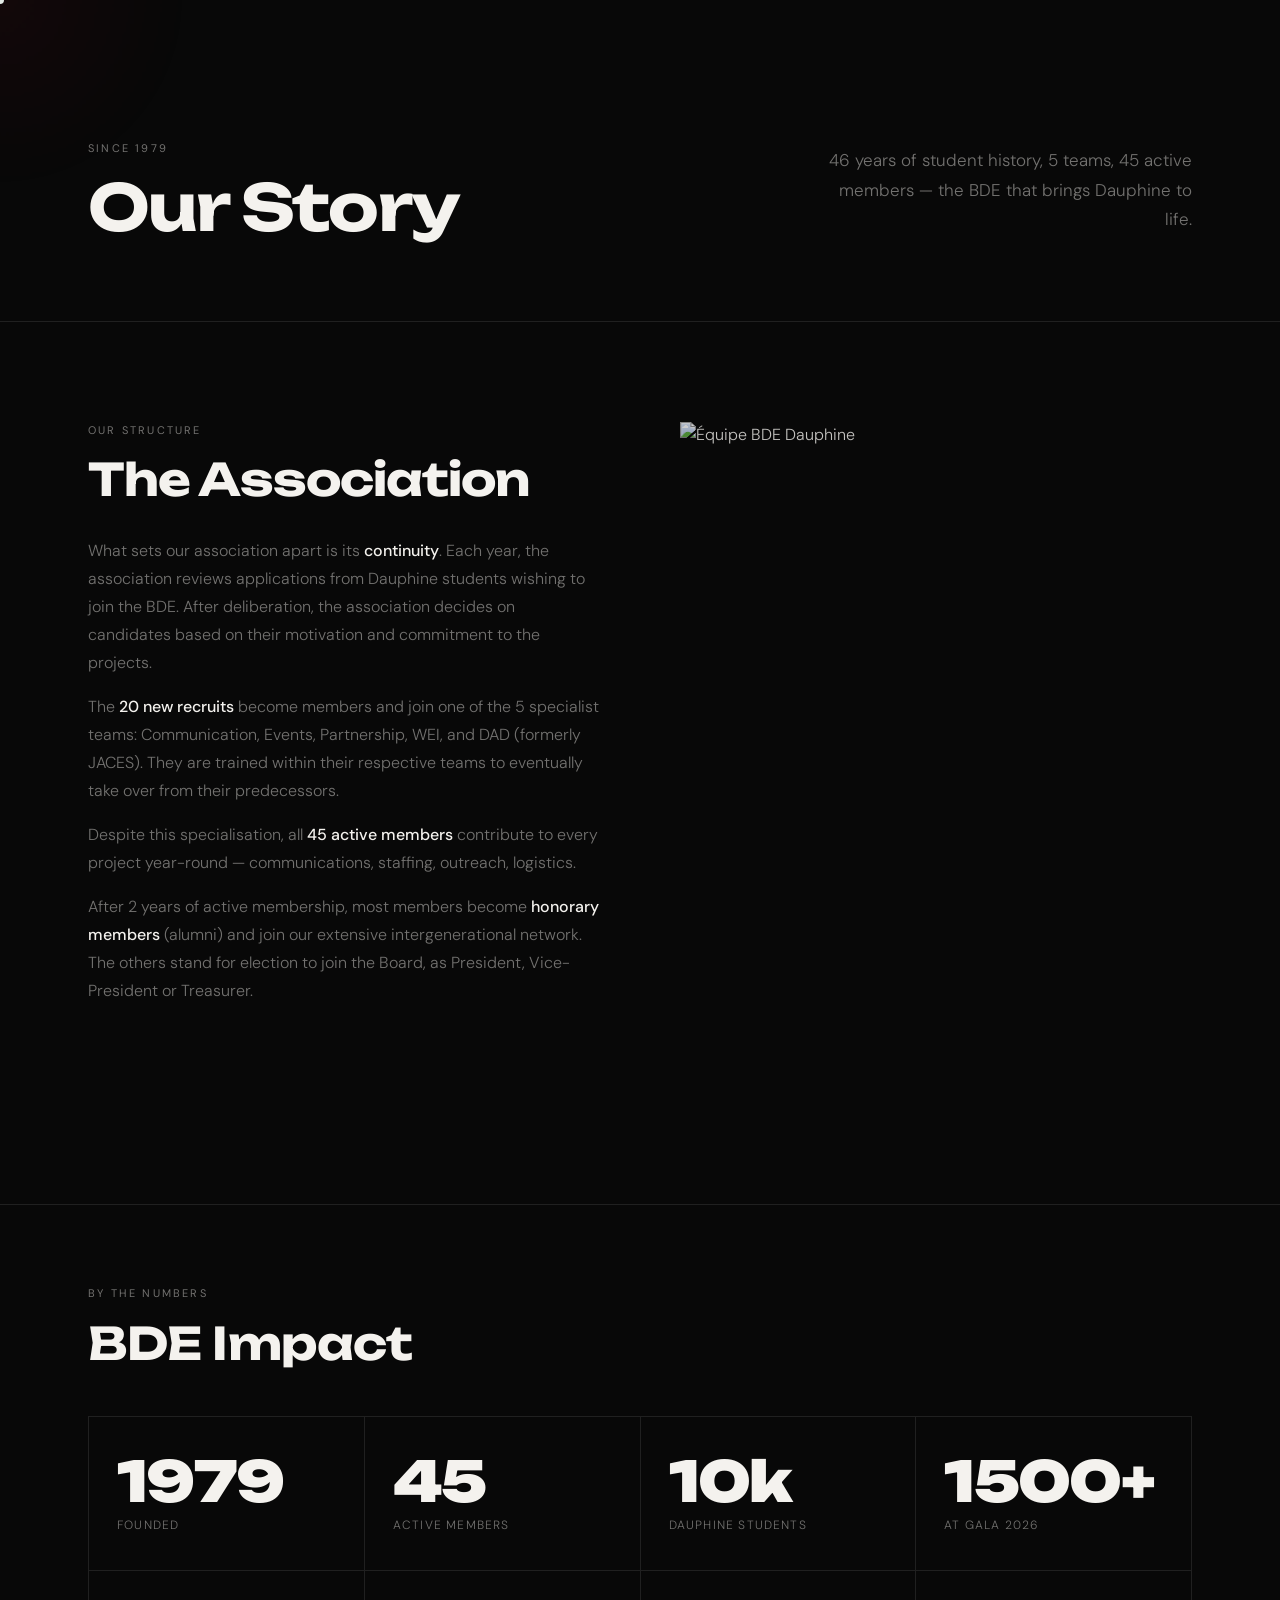
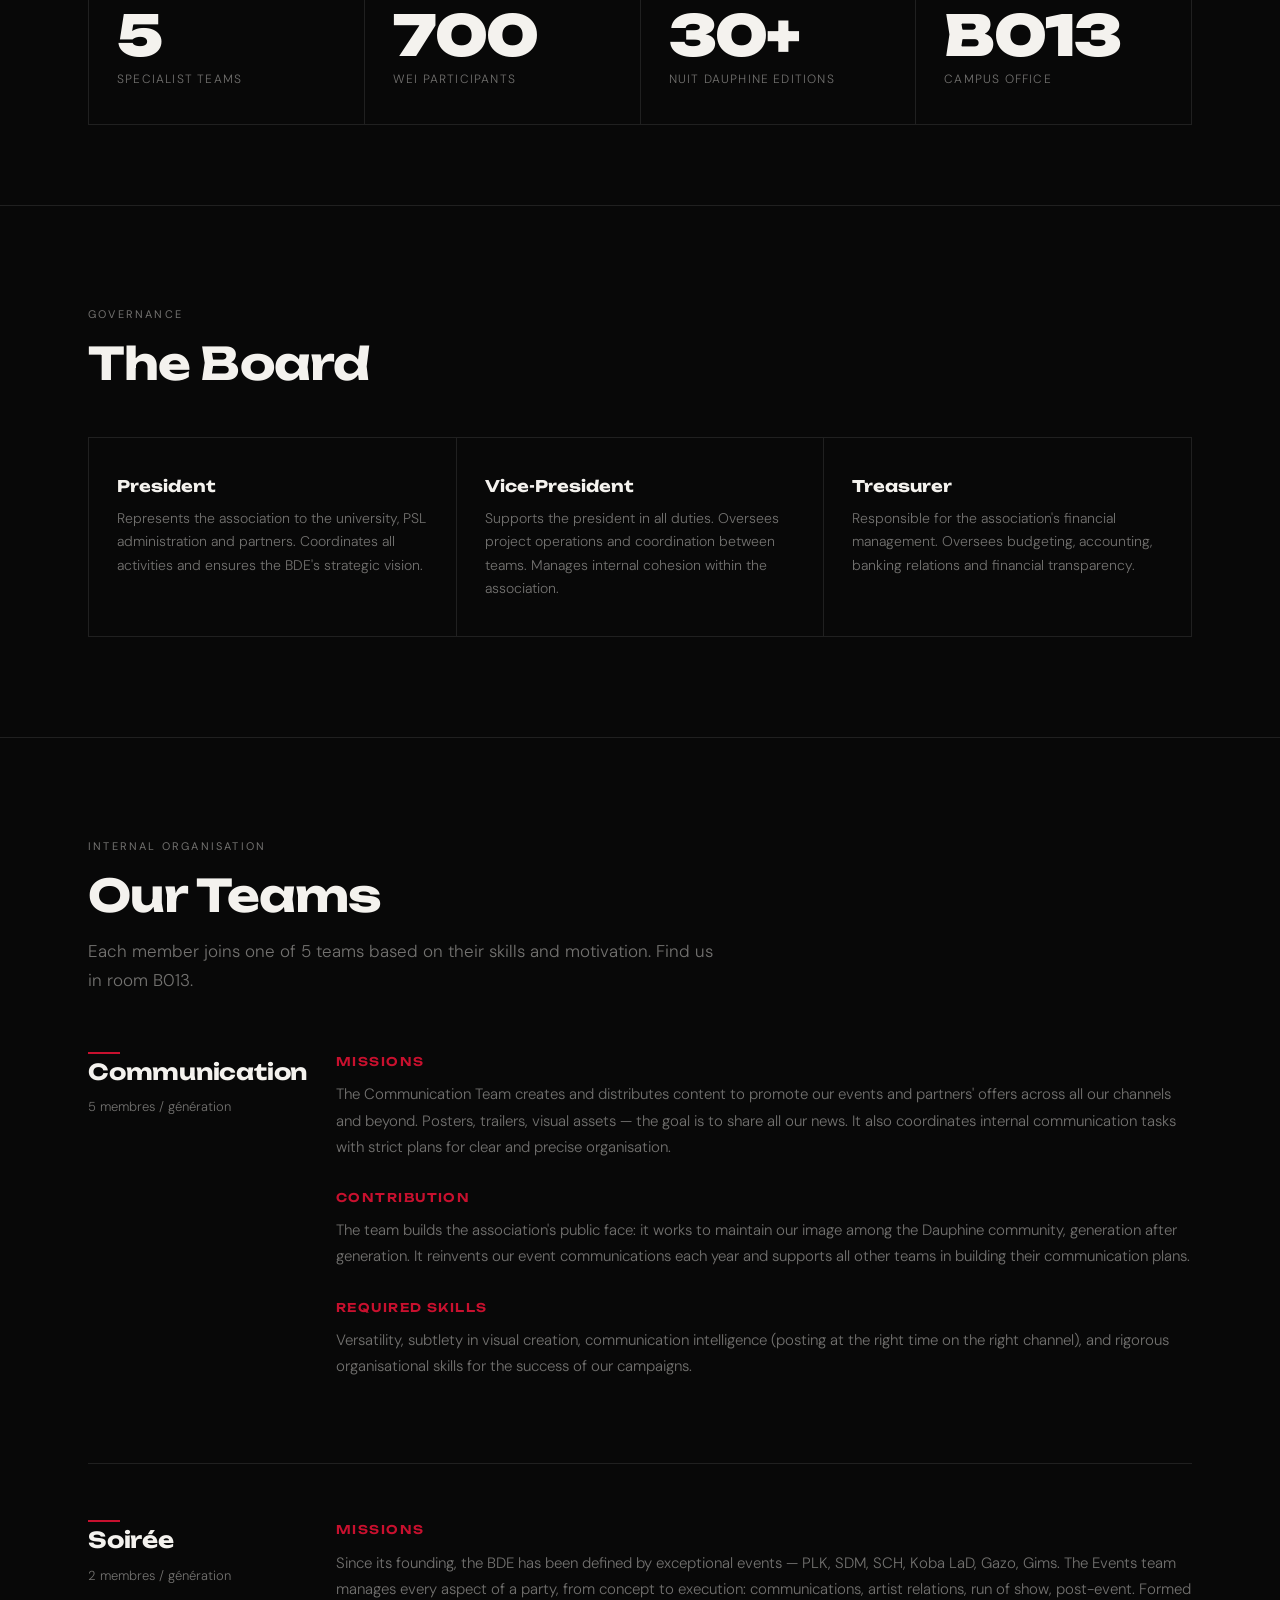
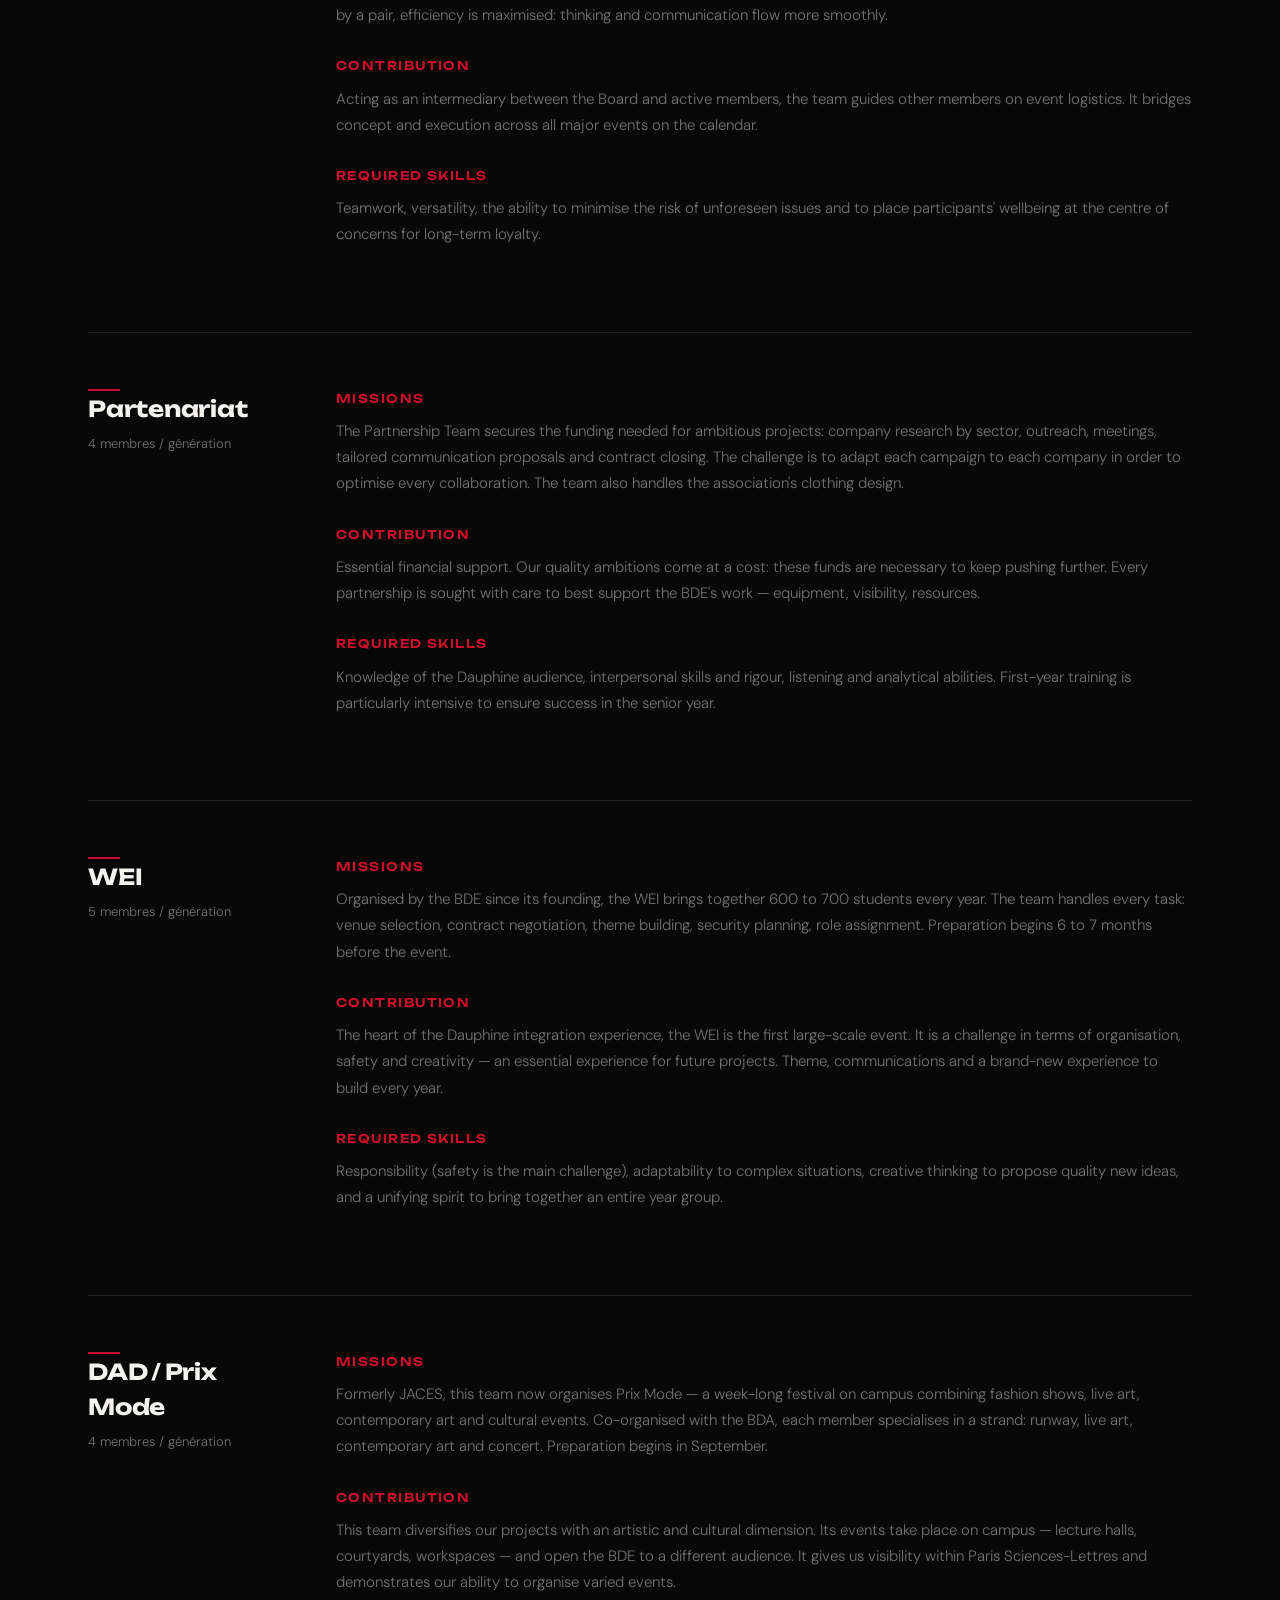
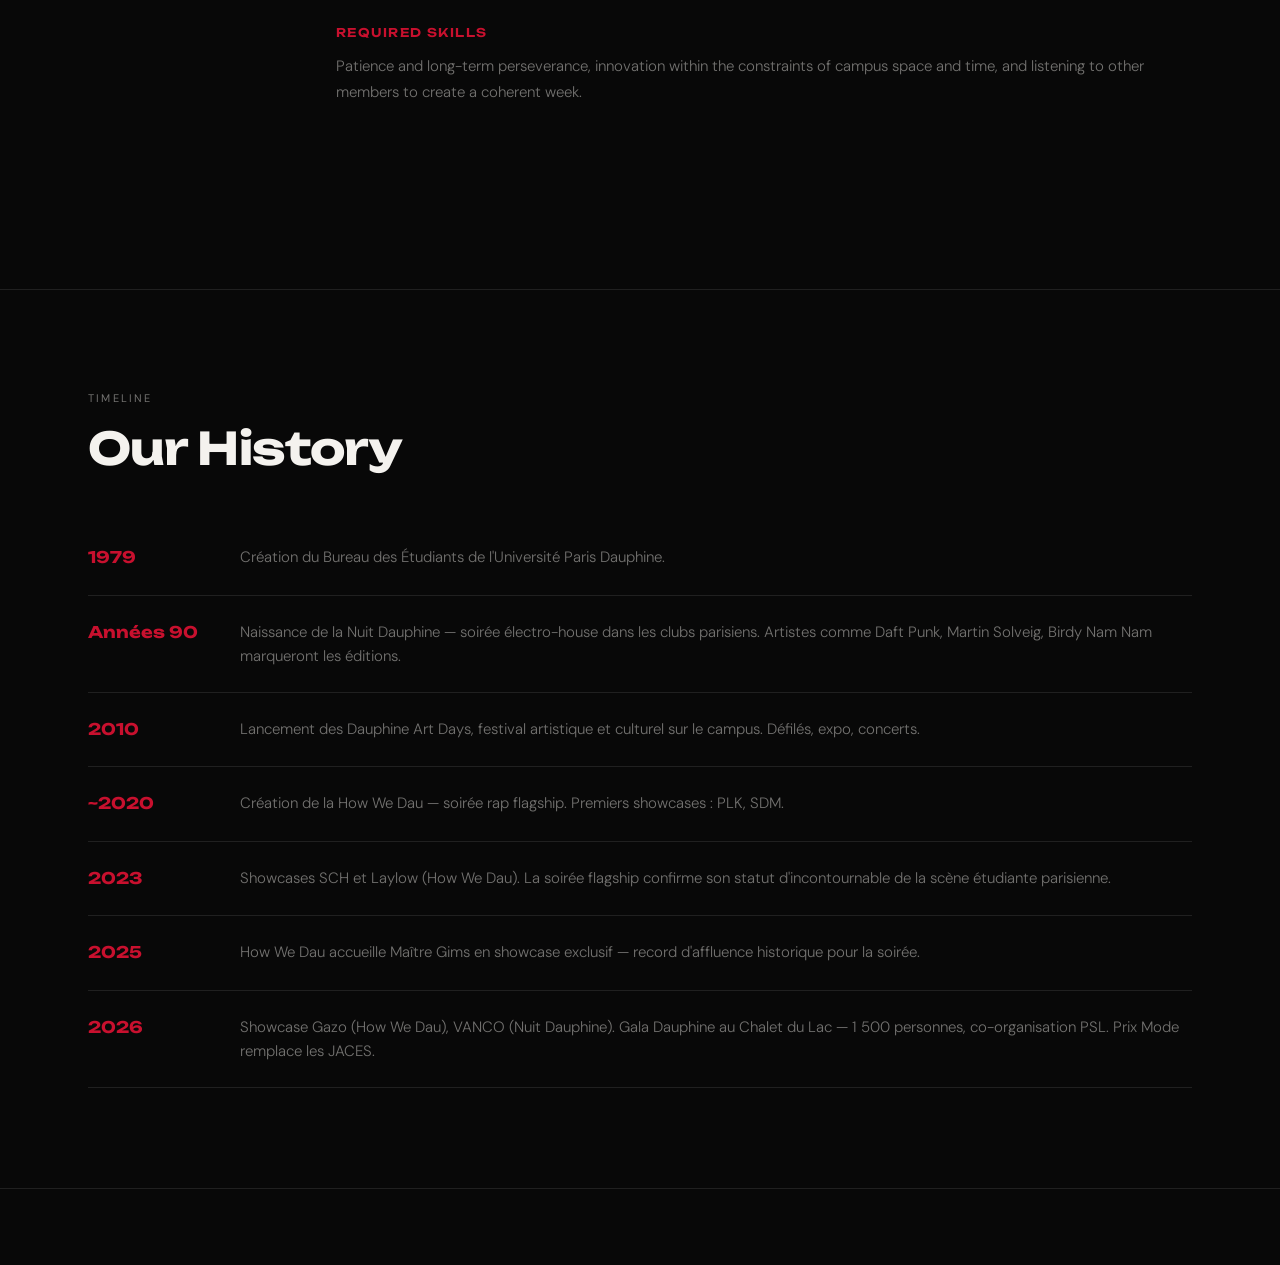
==== about.html @ ed26035d "Add files via upload" ====
<!DOCTYPE html>

<html lang="fr">
<head>
<meta charset="utf-8"/>
<meta content="width=device-width, initial-scale=1.0" name="viewport"/>
<!-- Favicons / icons -->
<link href="favicon.ico" rel="icon" sizes="any"/>
<link href="favicon-16.png" rel="icon" sizes="16x16" type="image/png"/>
<link href="favicon-32.png" rel="icon" sizes="32x32" type="image/png"/>
<link href="apple-touch-icon.png" rel="apple-touch-icon" sizes="180x180"/>
<link href="site.webmanifest" rel="manifest"/>
<meta content="#050608" name="theme-color"/>
<title>Notre histoire — BDE Dauphine · Paris Dauphine-PSL depuis 1979</title>
<meta content="46 ans d'histoire du BDE Dauphine — 5 pôles, 45 membres actifs, des événements légendaires. Découvrez l'association étudiante de Paris Dauphine-PSL." name="description"/>
<meta content="index, follow" name="robots">
<!-- Social preview -->
<meta content="Notre histoire — BDE Dauphine · Paris Dauphine-PSL" property="og:title"/>
<meta content="46 ans d'histoire du BDE Dauphine — 5 pôles, 45 membres actifs, des événements légendaires." property="og:description"/>
<meta content="website" property="og:type"/>
<meta content="https://bdedauphine.fr/about.html" property="og:url"/>
<meta content="https://bdedauphine.fr/uploads/DSC04314-scaled.jpg" property="og:image"/>
<meta content="BDE Dauphine" property="og:site_name"/>
<meta content="fr_FR" property="og:locale"/>
<meta content="summary_large_image" name="twitter:card"/>
<meta content="Notre histoire — BDE Dauphine · Paris Dauphine-PSL" name="twitter:title"/>
<meta content="46 ans d'histoire du BDE Dauphine — 5 pôles, 45 membres actifs, des événements légendaires." name="twitter:description"/>
<meta content="https://bdedauphine.fr/uploads/DSC04314-scaled.jpg" name="twitter:image"/>
<link href="style.css" rel="stylesheet"/>
<style>
    .page-hero { padding: 140px 0 80px; border-bottom: 1px solid var(--border); }
    .page-hero-inner { display: flex; justify-content: space-between; align-items: flex-end; gap: 48px; }

    /* ── STRUCTURE INTRO ── */
    #structure { padding: 100px 0; border-bottom: 1px solid var(--border); }
    .structure-grid { display: grid; grid-template-columns: 1fr 1fr; gap: 80px; align-items: start; }
    .structure-text p { font-size: 16px; color: var(--muted); line-height: 1.75; margin-bottom: 16px; }
    .structure-text strong { color: var(--white); font-weight: 500; }
    .structure-photo { width: 100%; aspect-ratio: 3/4; overflow: hidden; }
    .structure-photo img { width: 100%; height: 100%; object-fit: cover; filter: brightness(0.8) saturate(0.9); }

    /* ── CHIFFRES CLÉS ── */
    #chiffres { padding: 80px 0; border-bottom: 1px solid var(--border); }
    .chiffres-grid { display: grid; grid-template-columns: repeat(4, 1fr); border-top: 1px solid var(--border); border-left: 1px solid var(--border); margin-top: 48px; }
    .chiffre-cell { border-right: 1px solid var(--border); border-bottom: 1px solid var(--border); padding: 36px 28px; }
    .chiffre-num { font-family: var(--font-title); font-size: clamp(36px, 5vw, 56px); font-weight: 900; letter-spacing: -0.03em; line-height: 1; margin-bottom: 8px; }
    .chiffre-label { font-size: 12px; color: var(--muted); letter-spacing: 0.1em; text-transform: uppercase; line-height: 1.4; }

    /* ── BUREAU ── */
    #bureau { padding: 100px 0; border-bottom: 1px solid var(--border); }
    .bureau-roles { display: grid; grid-template-columns: repeat(3, 1fr); gap: 0; border-top: 1px solid var(--border); border-left: 1px solid var(--border); margin-top: 48px; }
    .bureau-role { border-right: 1px solid var(--border); border-bottom: 1px solid var(--border); padding: 36px 28px; }
    .bureau-role-title { font-family: var(--font-title); font-size: 16px; font-weight: 700; margin-bottom: 8px; }
    .bureau-role-desc { font-size: 14px; color: var(--muted); line-height: 1.65; }

    /* ── PÔLES ── */
    #poles { padding: 100px 0; border-bottom: 1px solid var(--border); }
    .pole-section { padding: 56px 0; border-bottom: 1px solid var(--border); }
    .pole-section:last-child { border-bottom: none; }
    .pole-grid { display: grid; grid-template-columns: 200px 1fr; gap: 48px; align-items: start; }
    .pole-sidebar {}
    .pole-name { font-family: var(--font-title); font-size: 22px; font-weight: 700; letter-spacing: -0.01em; margin-bottom: 8px; }
    .pole-members { font-size: 13px; color: var(--muted); margin-bottom: 16px; }
    .pole-icon { width: 32px; height: 2px; background: var(--red); }
    .pole-content {}
    .pole-block { margin-bottom: 28px; }
    .pole-block-title { font-family: var(--font-title); font-size: 12px; font-weight: 600; letter-spacing: 0.12em; text-transform: uppercase; color: var(--red); margin-bottom: 10px; }
    .pole-block p { font-size: 15px; color: var(--muted); line-height: 1.75; }

    /* ── TIMELINE ── */
    #timeline { padding: 100px 0; }
    .timeline-items { margin-top: 48px; }
    .timeline-item { display: grid; grid-template-columns: 120px 1fr; gap: 32px; padding: 24px 0; border-bottom: 1px solid var(--border); }
    .timeline-year { font-family: var(--font-title); font-size: 16px; font-weight: 700; color: var(--red); }
    .timeline-desc { font-size: 15px; color: var(--muted); line-height: 1.6; }

    @media (max-width: 900px) {
      .page-hero-inner { flex-direction: column; align-items: flex-start; }
      .structure-grid { grid-template-columns: 1fr; }
      .chiffres-grid { grid-template-columns: 1fr 1fr; }
      .bureau-roles { grid-template-columns: 1fr; }
      .pole-grid { grid-template-columns: 1fr; }
      .timeline-item { grid-template-columns: 80px 1fr; }
    }
  </style>
</meta></head>
<body>
<div class="cursor-dot" id="cursorDot"></div>
<div class="cursor-blob" id="cursorBlob"></div>
<!-- =====================================================
     NAVIGATION GÉNÉRÉE AUTOMATIQUEMENT
     Source : /data/site.js > navigation
     Modifier les libellés et liens dans data/site.js.
     Ne pas écrire les liens de menu directement ici.
     ===================================================== --><nav data-render="nav" id="nav"></nav>
<div class="page-hero">
<div class="container">
<div class="page-hero-inner">
<div>
<div class="label-sm reveal">Since 1979</div>
<h1 class="title-xl reveal" data-en="Our Story" data-fr="Notre histoire" style="transition-delay:0.05s;">Notre histoire</h1>
</div>
<p class="body-lg reveal" data-en="46 years of student history, 5 teams, 45 active members — the BDE that brings Dauphine to life." data-fr="46 ans d'histoire associative, 5 pôles, 45 membres actifs — le BDE qui fait vivre Dauphine." style="max-width:380px;transition-delay:0.1s;">
          46 ans d'histoire associative, 5 pôles, 45 membres actifs — le BDE qui fait vivre Dauphine.
        </p>
</div>
</div>
</div>
<!-- STRUCTURE -->
<section id="structure">
<div class="container">
<div class="structure-grid">
<div class="reveal">
<div class="label-sm" data-en="Our Structure" data-fr="Notre structure">Notre structure</div>
<h2 class="title-lg" data-en="The Association" data-fr="L'association" style="margin-bottom:32px;">L'association</h2>
<div class="structure-text">
<p data-en="What sets our association apart is its &lt;strong&gt;continuity&lt;/strong&gt;. Each year, the association reviews applications from Dauphine students wishing to join the BDE. After deliberation, the association decides on candidates based on their motivation and commitment to the projects." data-fr="La particularité de notre association réside dans sa &lt;strong&gt;durabilité&lt;/strong&gt;. Chaque année, l'association étudie les demandes d'admission de dauphinois souhaitant intégrer le BDE. Après concertation, l'association statue sur l'acceptation des candidats, en fonction de leur motivation et de leur désir de s'investir pour les projets.">La particularité de notre association réside dans sa <strong>durabilité</strong>. Chaque année, l'association étudie les demandes d'admission de dauphinois souhaitant intégrer le BDE. Après concertation, l'association statue sur l'acceptation des candidats, en fonction de leur motivation et de leur désir de s'investir pour les projets.</p>
<p data-en="The &lt;strong&gt;20 new recruits&lt;/strong&gt; become members and join one of the 5 specialist teams: Communication, Events, Partnership, WEI, and DAD (formerly JACES). They are trained within their respective teams to eventually take over from their predecessors." data-fr="Les &lt;strong&gt;20 nouvelles recrues&lt;/strong&gt; deviennent alors bédéistes et intègrent l'un des 5 pôles constitutifs de l'association : Communication, Soirée, Partenariat, WEI, et DAD (ex-JACES). Ils sont formés selon leurs pôles respectifs, pour assurer à terme les missions de leurs prédécesseurs.">Les <strong>20 nouvelles recrues</strong> deviennent alors bédéistes et intègrent l'un des 5 pôles constitutifs de l'association : Communication, Soirée, Partenariat, WEI, et DAD (ex-JACES). Ils sont formés selon leurs pôles respectifs, pour assurer à terme les missions de leurs prédécesseurs.</p>
<p data-en="Despite this specialisation, all &lt;strong&gt;45 active members&lt;/strong&gt; contribute to every project year-round — communications, staffing, outreach, logistics." data-fr="Malgré cette spécialisation, les &lt;strong&gt;45 membres actifs&lt;/strong&gt; travaillent sur tous les projets, tout au long de l'année — communication, staff, prise de contact, logistique.">Malgré cette spécialisation, les <strong>45 membres actifs</strong> travaillent sur tous les projets, tout au long de l'année — communication, staff, prise de contact, logistique.</p>
<p data-en="After 2 years of active membership, most members become &lt;strong&gt;honorary members&lt;/strong&gt; (alumni) and join our extensive intergenerational network. The others stand for election to join the Board, as President, Vice-President or Treasurer." data-fr="Après 2 ans d'activité, la plupart des membres deviennent &lt;strong&gt;membres d'honneur&lt;/strong&gt; (« anciens ») et viennent agrandir notre large réseau intergénérationnel. Les autres actifs se présentent aux élections pour intégrer le Bureau, aux postes de Président, Vice-Président ou Trésorier.">Après 2 ans d'activité, la plupart des membres deviennent <strong>membres d'honneur</strong> (« anciens ») et viennent agrandir notre large réseau intergénérationnel. Les autres actifs se présentent aux élections pour intégrer le Bureau, aux postes de Président, Vice-Président ou Trésorier.</p>
</div>
</div>
<div class="reveal" style="transition-delay:0.2s;">
<div class="structure-photo">
<img alt="Équipe BDE Dauphine" src="uploads/DSC04314-scaled.jpg"/>
</div>
</div>
</div>
</div>
</section>
<!-- CHIFFRES -->
<section id="chiffres">
<div class="container">
<div class="label-sm reveal" data-en="By the Numbers" data-fr="En quelques chiffres">En quelques chiffres</div>
<h2 class="title-lg reveal" data-en="BDE Impact" data-fr="L'impact BDE" style="transition-delay:0.05s;">L'impact BDE</h2>
<div class="chiffres-grid reveal" style="transition-delay:0.1s;">
<div class="chiffre-cell"><div class="chiffre-num">1979</div><div class="chiffre-label" data-en="Founded" data-fr="Année de création">Année de création</div></div>
<div class="chiffre-cell"><div class="chiffre-num">45</div><div class="chiffre-label" data-en="Active members" data-fr="Membres actifs">Membres actifs</div></div>
<div class="chiffre-cell"><div class="chiffre-num">10k</div><div class="chiffre-label" data-en="Dauphine students" data-fr="Étudiants Dauphine">Étudiants Dauphine</div></div>
<div class="chiffre-cell"><div class="chiffre-num">1500+</div><div class="chiffre-label" data-en="At Gala 2026" data-fr="Au Gala 2026">Au Gala 2026</div></div>
<div class="chiffre-cell"><div class="chiffre-num">5</div><div class="chiffre-label" data-en="Specialist teams" data-fr="Pôles spécialisés">Pôles spécialisés</div></div>
<div class="chiffre-cell"><div class="chiffre-num">700</div><div class="chiffre-label" data-en="WEI participants" data-fr="Participants WEI">Participants WEI</div></div>
<div class="chiffre-cell"><div class="chiffre-num">30+</div><div class="chiffre-label" data-en="Nuit Dauphine editions" data-fr="Éditions Nuit Dauphine">Éditions Nuit Dauphine</div></div>
<div class="chiffre-cell"><div class="chiffre-num">B013</div><div class="chiffre-label" data-en="Campus office" data-fr="Bureau campus">Bureau campus</div></div>
</div>
</div>
</section>
<!-- BUREAU -->
<section id="bureau">
<div class="container">
<div class="reveal">
<div class="label-sm" data-en="Governance" data-fr="Gouvernance">Gouvernance</div>
<h2 class="title-lg" data-en="The Board" data-fr="Le Bureau">Le Bureau</h2>
</div>
<div class="bureau-roles reveal" style="transition-delay:0.1s;">
<div class="bureau-role">
<div class="bureau-role-title" data-en="President" data-fr="Président·e">Président·e</div>
<div class="bureau-role-desc" data-en="Represents the association to the university, PSL administration and partners. Coordinates all activities and ensures the BDE's strategic vision." data-fr="Représente l'association auprès de l'université, de l'administration PSL et des partenaires. Coordonne l'ensemble des activités et garantit la vision stratégique du BDE.">Représente l'association auprès de l'université, de l'administration PSL et des partenaires. Coordonne l'ensemble des activités et garantit la vision stratégique du BDE.</div>
</div>
<div class="bureau-role">
<div class="bureau-role-title" data-en="Vice-President" data-fr="Vice-Président·e">Vice-Président·e</div>
<div class="bureau-role-desc" data-en="Supports the president in all duties. Oversees project operations and coordination between teams. Manages internal cohesion within the association." data-fr="Seconde le président dans toutes ses missions. Assure le suivi opérationnel des projets et la liaison entre les pôles. Gère la cohésion interne de l'association.">Seconde le président dans toutes ses missions. Assure le suivi opérationnel des projets et la liaison entre les pôles. Gère la cohésion interne de l'association.</div>
</div>
<div class="bureau-role">
<div class="bureau-role-title" data-en="Treasurer" data-fr="Trésorier·e">Trésorier·e</div>
<div class="bureau-role-desc" data-en="Responsible for the association's financial management. Oversees budgeting, accounting, banking relations and financial transparency." data-fr="Responsable de la gestion financière de l'association. Assure le suivi budgétaire, la comptabilité, les relations bancaires et la transparence des comptes.">Responsable de la gestion financière de l'association. Assure le suivi budgétaire, la comptabilité, les relations bancaires et la transparence des comptes.</div>
</div>
</div>
</div>
</section>
<!-- PÔLES -->
<section id="poles">
<div class="container">
<div class="reveal">
<div class="label-sm" data-en="Internal Organisation" data-fr="Organisation interne">Organisation interne</div>
<h2 class="title-lg" data-en="Our Teams" data-fr="Nos pôles" style="margin-bottom:16px;">Nos pôles</h2>
<p class="body-lg" data-en="Each member joins one of 5 teams based on their skills and motivation. Find us in room B013." data-fr="Chaque bédéiste intègre l'un des 5 pôles selon ses compétences et sa motivation. Retrouve le BDE en B013." style="max-width:640px;">Chaque bédéiste intègre l'un des 5 pôles selon ses compétences et sa motivation. Retrouve le BDE en B013.</p>
</div>
<!-- Pôle Communication -->
<div class="pole-section reveal">
<div class="pole-grid">
<div class="pole-sidebar">
<div class="pole-icon"></div>
<div class="pole-name">Communication</div>
<div class="pole-members">5 membres / génération</div>
</div>
<div class="pole-content">
<div class="pole-block">
<div class="pole-block-title" data-en="Missions" data-fr="Missions">Missions</div>
<p data-en="The Communication Team creates and distributes content to promote our events and partners' offers across all our channels and beyond. Posters, trailers, visual assets — the goal is to share all our news. It also coordinates internal communication tasks with strict plans for clear and precise organisation." data-fr="Le Pôle Communication crée et diffuse des contenus pour promouvoir nos événements et les offres de nos partenaires, sur l'ensemble de nos réseaux et au-delà. Création d'affiches, trailers, supports visuels — l'idée est de diffuser toute notre actualité. Il coordonne aussi la répartition interne des tâches de communication avec des plans stricts pour une organisation claire et précise.">Le Pôle Communication crée et diffuse des contenus pour promouvoir nos événements et les offres de nos partenaires, sur l'ensemble de nos réseaux et au-delà. Création d'affiches, trailers, supports visuels — l'idée est de diffuser toute notre actualité. Il coordonne aussi la répartition interne des tâches de communication avec des plans stricts pour une organisation claire et précise.</p>
</div>
<div class="pole-block">
<div class="pole-block-title" data-en="Contribution" data-fr="Contribution">Contribution</div>
<p data-en="The team builds the association's public face: it works to maintain our image among the Dauphine community, generation after generation. It reinvents our event communications each year and supports all other teams in building their communication plans." data-fr="Le pôle érige la vitrine de l'association : il œuvre à la continuité de notre image auprès des dauphinois, génération après génération. Il réinvente chaque année la communication de nos événements et assiste tous les autres pôles dans le montage de leurs plans de communication.">Le pôle érige la vitrine de l'association : il œuvre à la continuité de notre image auprès des dauphinois, génération après génération. Il réinvente chaque année la communication de nos événements et assiste tous les autres pôles dans le montage de leurs plans de communication.</p>
</div>
<div class="pole-block">
<div class="pole-block-title" data-en="Required Skills" data-fr="Qualités requises">Qualités requises</div>
<p data-en="Versatility, subtlety in visual creation, communication intelligence (posting at the right time on the right channel), and rigorous organisational skills for the success of our campaigns." data-fr="Polyvalence, subtilité dans la création visuelle, intelligence de la communication (poster au bon moment sur le bon réseau), et sens de l'organisation rigoureux pour la réussite de nos campagnes.">Polyvalence, subtilité dans la création visuelle, intelligence de la communication (poster au bon moment sur le bon réseau), et sens de l'organisation rigoureux pour la réussite de nos campagnes.</p>
</div>
</div>
</div>
</div>
<!-- Pôle Soirée -->
<div class="pole-section reveal">
<div class="pole-grid">
<div class="pole-sidebar">
<div class="pole-icon"></div>
<div class="pole-name">Soirée</div>
<div class="pole-members">2 membres / génération</div>
</div>
<div class="pole-content">
<div class="pole-block">
<div class="pole-block-title" data-en="Missions" data-fr="Missions">Missions</div>
<p data-en="Since its founding, the BDE has been defined by exceptional events — PLK, SDM, SCH, Koba LaD, Gazo, Gims. The Events team manages every aspect of a party, from concept to execution: communications, artist relations, run of show, post-event. Formed by a pair, efficiency is maximised: thinking and communication flow more smoothly." data-fr="Depuis sa création, le BDE est marqué par l'organisation d'événements d'exception — PLK, SDM, SCH, Koba LaD, Gazo, Gims. Le pôle soirée gère tous les aspects d'une soirée, de sa conception à sa réalisation : communication, relation artiste, déroulé, post-événement. Constitué d'un binôme mixte, l'efficacité est optimisée : la réflexion et la communication y sont plus fluides.">Depuis sa création, le BDE est marqué par l'organisation d'événements d'exception — PLK, SDM, SCH, Koba LaD, Gazo, Gims. Le pôle soirée gère tous les aspects d'une soirée, de sa conception à sa réalisation : communication, relation artiste, déroulé, post-événement. Constitué d'un binôme mixte, l'efficacité est optimisée : la réflexion et la communication y sont plus fluides.</p>
</div>
<div class="pole-block">
<div class="pole-block-title" data-en="Contribution" data-fr="Contribution">Contribution</div>
<p data-en="Acting as an intermediary between the Board and active members, the team guides other members on event logistics. It bridges concept and execution across all major events on the calendar." data-fr="Intermédiaire entre le bureau et les actifs, le pôle guide les autres membres pour la logistique événementielle. Il fait le lien entre conception et exécution sur tous les grands rendez-vous du calendrier.">Intermédiaire entre le bureau et les actifs, le pôle guide les autres membres pour la logistique événementielle. Il fait le lien entre conception et exécution sur tous les grands rendez-vous du calendrier.</p>
</div>
<div class="pole-block">
<div class="pole-block-title" data-en="Required Skills" data-fr="Qualités requises">Qualités requises</div>
<p data-en="Teamwork, versatility, the ability to minimise the risk of unforeseen issues and to place participants' wellbeing at the centre of concerns for long-term loyalty." data-fr="Travail en équipe, polyvalence, capacité à minimiser les risques d'imprévus et à placer le bien-être des participants au centre des préoccupations pour fidéliser sur le long terme.">Travail en équipe, polyvalence, capacité à minimiser les risques d'imprévus et à placer le bien-être des participants au centre des préoccupations pour fidéliser sur le long terme.</p>
</div>
</div>
</div>
</div>
<!-- Pôle Partenariat -->
<div class="pole-section reveal">
<div class="pole-grid">
<div class="pole-sidebar">
<div class="pole-icon"></div>
<div class="pole-name">Partenariat</div>
<div class="pole-members">4 membres / génération</div>
</div>
<div class="pole-content">
<div class="pole-block">
<div class="pole-block-title" data-en="Missions" data-fr="Missions">Missions</div>
<p data-en="The Partnership Team secures the funding needed for ambitious projects: company research by sector, outreach, meetings, tailored communication proposals and contract closing. The challenge is to adapt each campaign to each company in order to optimise every collaboration. The team also handles the association's clothing design." data-fr="Le Pôle Partenariat acquiert les fonds nécessaires aux projets ambitieux. Référencement d'entreprises par secteur, prise de contact, rendez-vous, proposition de communication adaptée, conclusion de contrat. L'enjeu : adapter les campagnes en fonction de l'entreprise pour optimiser chaque collaboration. Le pôle assure aussi le design des vêtements de l'association.">Le Pôle Partenariat acquiert les fonds nécessaires aux projets ambitieux. Référencement d'entreprises par secteur, prise de contact, rendez-vous, proposition de communication adaptée, conclusion de contrat. L'enjeu : adapter les campagnes en fonction de l'entreprise pour optimiser chaque collaboration. Le pôle assure aussi le design des vêtements de l'association.</p>
</div>
<div class="pole-block">
<div class="pole-block-title" data-en="Contribution" data-fr="Contribution">Contribution</div>
<p data-en="Essential financial support. Our quality ambitions come at a cost: these funds are necessary to keep pushing further. Every partnership is sought with care to best support the BDE's work — equipment, visibility, resources." data-fr="Soutien financier indispensable. Notre ambition de qualité a un coût : ces fonds sont nécessaires pour aller toujours plus loin. Chaque partenariat est recherché avec minutie pour soutenir au mieux le travail du BDE — matériel, visibilité, ressources.">Soutien financier indispensable. Notre ambition de qualité a un coût : ces fonds sont nécessaires pour aller toujours plus loin. Chaque partenariat est recherché avec minutie pour soutenir au mieux le travail du BDE — matériel, visibilité, ressources.</p>
</div>
<div class="pole-block">
<div class="pole-block-title" data-en="Required Skills" data-fr="Qualités requises">Qualités requises</div>
<p data-en="Knowledge of the Dauphine audience, interpersonal skills and rigour, listening and analytical abilities. First-year training is particularly intensive to ensure success in the senior year." data-fr="Connaissance du public dauphinois, relationnel et rigueur, capacités d'écoute et d'analyse. La formation en première année est particulièrement soutenue pour réussir en année de responsable.">Connaissance du public dauphinois, relationnel et rigueur, capacités d'écoute et d'analyse. La formation en première année est particulièrement soutenue pour réussir en année de responsable.</p>
</div>
</div>
</div>
</div>
<!-- Pôle WEI -->
<div class="pole-section reveal">
<div class="pole-grid">
<div class="pole-sidebar">
<div class="pole-icon"></div>
<div class="pole-name">WEI</div>
<div class="pole-members">5 membres / génération</div>
</div>
<div class="pole-content">
<div class="pole-block">
<div class="pole-block-title" data-en="Missions" data-fr="Missions">Missions</div>
<p data-en="Organised by the BDE since its founding, the WEI brings together 600 to 700 students every year. The team handles every task: venue selection, contract negotiation, theme building, security planning, role assignment. Preparation begins 6 to 7 months before the event." data-fr="Organisé par le BDE depuis sa création, le WEI réunit 600 à 700 étudiants chaque année. Le pôle prend en charge l'ensemble des tâches : choix du lieu, négociation de contrat, construction du thème, quadrillage de la sécurité, répartition des rôles. La mise en place débute 6 à 7 mois avant l'événement.">Organisé par le BDE depuis sa création, le WEI réunit 600 à 700 étudiants chaque année. Le pôle prend en charge l'ensemble des tâches : choix du lieu, négociation de contrat, construction du thème, quadrillage de la sécurité, répartition des rôles. La mise en place débute 6 à 7 mois avant l'événement.</p>
</div>
<div class="pole-block">
<div class="pole-block-title" data-en="Contribution" data-fr="Contribution">Contribution</div>
<p data-en="The heart of the Dauphine integration experience, the WEI is the first large-scale event. It is a challenge in terms of organisation, safety and creativity — an essential experience for future projects. Theme, communications and a brand-new experience to build every year." data-fr="Cœur de l'intégration dauphinoise, le WEI est le premier événement de grande envergure. C'est un défi en termes d'organisation, de sécurité et de créativité — une expérience indispensable pour la suite des projets. Thème, communication et expérience inédite à construire chaque année.">Cœur de l'intégration dauphinoise, le WEI est le premier événement de grande envergure. C'est un défi en termes d'organisation, de sécurité et de créativité — une expérience indispensable pour la suite des projets. Thème, communication et expérience inédite à construire chaque année.</p>
</div>
<div class="pole-block">
<div class="pole-block-title" data-en="Required Skills" data-fr="Qualités requises">Qualités requises</div>
<p data-en="Responsibility (safety is the main challenge), adaptability to complex situations, creative thinking to propose quality new ideas, and a unifying spirit to bring together an entire year group." data-fr="Responsabilité (la sécurité est le principal challenge), adaptation aux situations compliquées, esprit créatif pour proposer de nouvelles idées qualitatives, et esprit fédérateur pour rassembler une promotion entière.">Responsabilité (la sécurité est le principal challenge), adaptation aux situations compliquées, esprit créatif pour proposer de nouvelles idées qualitatives, et esprit fédérateur pour rassembler une promotion entière.</p>
</div>
</div>
</div>
</div>
<!-- Pôle DAD -->
<div class="pole-section reveal">
<div class="pole-grid">
<div class="pole-sidebar">
<div class="pole-icon"></div>
<div class="pole-name">DAD / Prix Mode</div>
<div class="pole-members">4 membres / génération</div>
</div>
<div class="pole-content">
<div class="pole-block">
<div class="pole-block-title" data-en="Missions" data-fr="Missions">Missions</div>
<p data-en="Formerly JACES, this team now organises Prix Mode — a week-long festival on campus combining fashion shows, live art, contemporary art and cultural events. Co-organised with the BDA, each member specialises in a strand: runway, live art, contemporary art and concert. Preparation begins in September." data-fr="Anciennement JACES, ce pôle organise aujourd'hui le Prix Mode — une semaine de festival sur le campus mêlant défilés de mode, art vivant, art contemporain et événements culturels. Organisé en collaboration avec le BDA, chaque actif est spécialisé selon le déroulé : défilé, art vivant, art contemporain et concert. La préparation commence dès septembre.">Anciennement JACES, ce pôle organise aujourd'hui le Prix Mode — une semaine de festival sur le campus mêlant défilés de mode, art vivant, art contemporain et événements culturels. Organisé en collaboration avec le BDA, chaque actif est spécialisé selon le déroulé : défilé, art vivant, art contemporain et concert. La préparation commence dès septembre.</p>
</div>
<div class="pole-block">
<div class="pole-block-title" data-en="Contribution" data-fr="Contribution">Contribution</div>
<p data-en="This team diversifies our projects with an artistic and cultural dimension. Its events take place on campus — lecture halls, courtyards, workspaces — and open the BDE to a different audience. It gives us visibility within Paris Sciences-Lettres and demonstrates our ability to organise varied events." data-fr="Ce pôle diversifie nos projets avec une dimension artistique et culturelle. Il se déroule au sein du campus — amphithéâtres, cour, espaces de travail — et ouvre le BDE à un public différent. Il nous donne une visibilité au sein de Paris Sciences-Lettres et montre notre capacité à organiser des événements variés.">Ce pôle diversifie nos projets avec une dimension artistique et culturelle. Il se déroule au sein du campus — amphithéâtres, cour, espaces de travail — et ouvre le BDE à un public différent. Il nous donne une visibilité au sein de Paris Sciences-Lettres et montre notre capacité à organiser des événements variés.</p>
</div>
<div class="pole-block">
<div class="pole-block-title" data-en="Required Skills" data-fr="Qualités requises">Qualités requises</div>
<p data-en="Patience and long-term perseverance, innovation within the constraints of campus space and time, and listening to other members to create a coherent week." data-fr="Patience et persévérance sur le long terme, capacité d'innovation dans le respect des contraintes d'espace et de temps du campus, et écoute des autres membres pour créer une semaine cohérente.">Patience et persévérance sur le long terme, capacité d'innovation dans le respect des contraintes d'espace et de temps du campus, et écoute des autres membres pour créer une semaine cohérente.</p>
</div>
</div>
</div>
</div>
</div>
</section>
<!-- TIMELINE -->
<section id="timeline">
<div class="container">
<div class="reveal">
<div class="label-sm" data-en="Timeline" data-fr="Chronologie">Chronologie</div>
<h2 class="title-lg" data-en="Our History" data-fr="Notre histoire">Notre histoire</h2>
</div>
<div class="timeline-items reveal" style="transition-delay:0.1s;">
<div class="timeline-item"><div class="timeline-year">1979</div><div class="timeline-desc">Création du Bureau des Étudiants de l'Université Paris Dauphine.</div></div>
<div class="timeline-item"><div class="timeline-year">Années 90</div><div class="timeline-desc">Naissance de la Nuit Dauphine — soirée électro-house dans les clubs parisiens. Artistes comme Daft Punk, Martin Solveig, Birdy Nam Nam marqueront les éditions.</div></div>
<div class="timeline-item"><div class="timeline-year">2010</div><div class="timeline-desc">Lancement des Dauphine Art Days, festival artistique et culturel sur le campus. Défilés, expo, concerts.</div></div>
<div class="timeline-item"><div class="timeline-year">~2020</div><div class="timeline-desc">Création de la How We Dau — soirée rap flagship. Premiers showcases : PLK, SDM.</div></div>
<div class="timeline-item"><div class="timeline-year">2023</div><div class="timeline-desc">Showcases SCH et Laylow (How We Dau). La soirée flagship confirme son statut d'incontournable de la scène étudiante parisienne.</div></div>
<div class="timeline-item"><div class="timeline-year">2025</div><div class="timeline-desc">How We Dau accueille Maître Gims en showcase exclusif — record d'affluence historique pour la soirée.</div></div>
<div class="timeline-item"><div class="timeline-year">2026</div><div class="timeline-desc">Showcase Gazo (How We Dau), VANCO (Nuit Dauphine). Gala Dauphine au Chalet du Lac — 1 500 personnes, co-organisation PSL. Prix Mode remplace les JACES.</div></div>
</div>
</div>
</section>
<!-- =====================================================
     FOOTER GÉNÉRÉ AUTOMATIQUEMENT
     Source : /data/site.js
     Modifier email, téléphone, année, réseaux sociaux dans data/site.js.
     ===================================================== --><footer data-render="footer"></footer>
<!-- =====================================================
     MODAL BILLETTERIE GÉNÉRÉE AUTOMATIQUEMENT
     Source : /data/site.js > ticket
     Modifier le lien Shotgun dans data/site.js.
     ===================================================== --><div class="modal-overlay" data-render="ticket-modal" id="ticketModal" onclick="closeModalOnBg(event)"></div>

<!-- =====================================================
     DONNÉES + MOTEUR DE RENDU
     Pour modifier les contenus, éditer les fichiers /data/*.js.
     Les fichiers /js/*.js transforment ces données en HTML.
     ===================================================== -->
<script src="data/site.js"></script>
<script src="data/sponsors.js"></script>
<script src="data/events.js"></script>
<script src="data/galleries.js"></script>
<script src="data/artists.js"></script>
<script src="data/pages.js"></script>
<script src="data/legal.js"></script>
<script src="js/components.js"></script>
<script src="js/render.js"></script>
<script src="js/main.js"></script>
<script>
    const dot=document.getElementById('cursorDot'),blob=document.getElementById('cursorBlob');let mx=0,my=0,bx=0,by=0;
    document.addEventListener('mousemove',e=>{mx=e.clientX;my=e.clientY;dot.style.left=mx+'px';dot.style.top=my+'px';});
    function ab(){bx+=(mx-bx)*0.07;by+=(my-by)*0.07;blob.style.left=bx+'px';blob.style.top=by+'px';requestAnimationFrame(ab);}ab();
    const nav=document.getElementById('nav');window.addEventListener('scroll',()=>nav.classList.toggle('scrolled',window.scrollY>40),{passive:true});
    const obs=new IntersectionObserver(entries=>{entries.forEach(e=>{if(e.isIntersecting){e.target.classList.add('in');obs.unobserve(e.target);}});},{threshold:0.08,rootMargin:'0px 0px -32px 0px'});
    document.querySelectorAll('.reveal').forEach(el=>obs.observe(el));
    function toggleNav(){const b=document.getElementById('navBurger'),l=document.getElementById('navLinks');b.classList.toggle('open');l.classList.toggle('open');document.body.style.overflow=l.classList.contains('open')?'hidden':'';}
    document.querySelectorAll('#navLinks a').forEach(a=>a.addEventListener('click',()=>{document.getElementById('navLinks').classList.remove('open');document.getElementById('navBurger').classList.remove('open');document.body.style.overflow='';}));
    const modal=document.getElementById('ticketModal');
    function openModal(e){if(e)e.preventDefault();modal.classList.add('open');document.body.style.overflow='hidden';}
    function closeModal(){modal.classList.remove('open');document.body.style.overflow='';}
    function closeModalOnBg(e){if(e.target===modal)closeModal();}
    document.addEventListener('keydown',e=>{if(e.key==='Escape')closeModal();});
    const LANG_KEY='bde-lang';
    function applyLang(lang){document.documentElement.lang=lang;const b=document.getElementById('langToggle');if(b)b.textContent=lang==='en'?'FR':'EN';document.querySelectorAll('[data-fr]').forEach(el=>{el.innerHTML=lang==='en'?el.dataset.en:el.dataset.fr;});localStorage.setItem(LANG_KEY,lang);}
    function toggleLang(){applyLang(document.documentElement.lang==='fr'?'en':'fr');}
    (function(){const s=localStorage.getItem(LANG_KEY);if(s){applyLang(s);return;}if(!(navigator.language||'fr').toLowerCase().startsWith('fr'))applyLang('en');})();
  </script>
</body>
</html>
---- style.css ----
@import url('https://fonts.googleapis.com/css2?family=Unbounded:wght@300;400;600;700;900&family=DM+Sans:ital,opsz,wght@0,9..40,300;0,9..40,400;0,9..40,500;1,9..40,300&display=swap');

*, *::before, *::after { box-sizing: border-box; margin: 0; padding: 0; }

:root {
  --black: #080808;
  --white: #f4f2ee;
  --red: #c8102e;
  --red-dim: rgba(200,16,46,0.12);
  --muted: rgba(244,242,238,0.45);
  --border: rgba(244,242,238,0.1);
  --font-title: 'Unbounded', sans-serif;
  --font-body: 'DM Sans', 'Helvetica Neue', sans-serif;
}

html { scroll-behavior: smooth; font-size: 16px; }

body {
  background: var(--black);
  color: var(--white);
  font-family: var(--font-body);
  font-weight: 300;
  line-height: 1.6;
  overflow-x: hidden;
  cursor: none;
}

a { color: inherit; }
img { display: block; }

.cursor-dot { position: fixed; width: 8px; height: 8px; background: var(--white); border-radius: 50%; pointer-events: none; z-index: 9999; transform: translate(-50%,-50%); transition: width 0.15s, height 0.15s, background 0.3s; mix-blend-mode: difference; }
.cursor-blob { position: fixed; width: 380px; height: 380px; border-radius: 50%; pointer-events: none; z-index: 9998; transform: translate(-50%,-50%); background: radial-gradient(circle, rgba(200,16,46,0.06) 0%, transparent 70%); transition: transform 0.08s linear, width 0.6s, height 0.6s, background 0.8s; filter: blur(1px); }
body:has(a:hover) .cursor-dot { width: 14px; height: 14px; }

nav { position: fixed; top: 0; left: 0; right: 0; z-index: 100; height: 64px; display: flex; align-items: center; justify-content: space-between; padding: 0 48px; border-bottom: 1px solid transparent; transition: border-color 0.4s, background 0.4s; }
nav.scrolled { background: rgba(8,8,8,0.92); backdrop-filter: blur(16px); border-color: var(--border); }
.nav-logo { display: flex; align-items: center; gap: 12px; text-decoration: none; }
.nav-logo img { height: 32px; filter: brightness(0) invert(1); }
.nav-links { display: flex; align-items: center; gap: 32px; list-style: none; }
.nav-links a { text-decoration: none; font-family: var(--font-body); font-size: 13px; font-weight: 400; letter-spacing: 0.06em; color: var(--muted); transition: color 0.2s; cursor: none; }
.nav-links a:hover { color: var(--white); }
.nav-ticket { background: var(--red) !important; color: var(--white) !important; padding: 8px 20px; font-size: 12px !important; letter-spacing: 0.1em !important; text-transform: uppercase; font-family: var(--font-title) !important; font-weight: 600 !important; cursor: none; }
.nav-ticket:hover { opacity: 0.85; }

.container { max-width: 1200px; margin: 0 auto; padding: 0 48px; }
.page-section { padding: 120px 0; }
.label-sm { font-family: var(--font-body); font-size: 11px; font-weight: 400; letter-spacing: 0.2em; text-transform: uppercase; color: var(--muted); margin-bottom: 16px; }
.title-xl { font-family: var(--font-title); font-size: clamp(32px, 5vw, 72px); font-weight: 700; line-height: 1.05; letter-spacing: -0.03em; }
.title-lg { font-family: var(--font-title); font-size: clamp(24px, 3.5vw, 48px); font-weight: 700; line-height: 1.1; letter-spacing: -0.02em; }
.title-md { font-family: var(--font-title); font-size: clamp(18px, 2.5vw, 28px); font-weight: 600; line-height: 1.2; letter-spacing: -0.01em; }
.body-lg { font-size: 17px; color: var(--muted); line-height: 1.75; font-weight: 300; }
.body-md { font-size: 14px; color: var(--muted); line-height: 1.65; }
.divider { height: 1px; background: var(--border); margin: 0; }

.reveal { opacity: 0; transform: translateY(24px); transition: opacity 0.8s cubic-bezier(0.16,1,0.3,1), transform 0.8s cubic-bezier(0.16,1,0.3,1); }
.reveal.in { opacity: 1; transform: none; }

.btn { display: inline-block; font-family: var(--font-title); font-size: 11px; font-weight: 600; letter-spacing: 0.14em; text-transform: uppercase; text-decoration: none; padding: 13px 28px; border: 1px solid var(--border); background: transparent; color: var(--white); cursor: none; transition: border-color 0.2s, color 0.2s, background 0.2s; }
.btn:hover { border-color: var(--white); background: transparent; }
.btn-red { background: var(--red); border-color: var(--red); color: var(--white); }
.btn-red:hover { background: #a50d26; border-color: #a50d26; }

.modal-overlay { position: fixed; inset: 0; z-index: 500; background: rgba(8,8,8,0.85); backdrop-filter: blur(20px); display: flex; align-items: center; justify-content: center; opacity: 0; pointer-events: none; transition: opacity 0.35s; }
.modal-overlay.open { opacity: 1; pointer-events: all; }
.modal-box { background: #111; border: 1px solid var(--border); width: 460px; max-width: calc(100vw - 32px); padding: 0; transform: translateY(20px); transition: transform 0.4s cubic-bezier(0.16,1,0.3,1); }
.modal-overlay.open .modal-box { transform: none; }
.modal-header { padding: 32px 36px 24px; border-bottom: 1px solid var(--border); display: flex; justify-content: space-between; align-items: flex-start; }
.modal-close { background: none; border: none; color: var(--muted); font-size: 20px; cursor: none; line-height: 1; transition: color 0.2s; padding: 0; }
.modal-close:hover { color: var(--white); }
.modal-body { padding: 28px 36px 36px; }
.modal-event-name { font-family: var(--font-title); font-size: 22px; font-weight: 700; letter-spacing: -0.02em; margin-bottom: 4px; }
.modal-event-sub { font-size: 13px; color: var(--muted); margin-bottom: 28px; }
.modal-cta-row { display: flex; flex-direction: column; gap: 10px; }
.modal-shotgun-btn { display: flex; align-items: center; justify-content: space-between; padding: 18px 22px; background: var(--red); border: none; color: var(--white); text-decoration: none; cursor: none; transition: background 0.2s; }
.modal-shotgun-btn:hover { background: #a50d26; }
.modal-shotgun-left { display: flex; flex-direction: column; gap: 2px; }
.modal-shotgun-name { font-family: var(--font-title); font-size: 14px; font-weight: 700; letter-spacing: 0.02em; }
.modal-shotgun-desc { font-size: 12px; opacity: 0.7; }
.modal-arrow { font-size: 18px; }
.modal-note { font-size: 12px; color: var(--muted); margin-top: 16px; line-height: 1.5; }

.photo-fill { width: 100%; height: 100%; object-fit: cover; display: block; }
.tag { display: inline-block; font-size: 10px; font-family: var(--font-title); font-weight: 600; letter-spacing: 0.14em; text-transform: uppercase; padding: 5px 12px; border: 1px solid var(--border); color: var(--muted); }
.tag-red { border-color: var(--red); color: var(--red); }

/* ── SPONSORS MARQUEE ────────────────────── */
@keyframes marquee {
  0% { transform: translateX(0); }
  100% { transform: translateX(-50%); }
}
.sponsors-marquee { overflow: hidden; padding: 28px 0; border-bottom: 1px solid var(--border); position: relative; }
.sponsors-marquee::before, .sponsors-marquee::after { content: ''; position: absolute; top: 0; bottom: 0; width: 80px; z-index: 2; pointer-events: none; }
.sponsors-marquee::before { left: 0; background: linear-gradient(to right, var(--black), transparent); }
.sponsors-marquee::after { right: 0; background: linear-gradient(to left, var(--black), transparent); }
.sponsors-track { display: flex; align-items: center; gap: 56px; width: max-content; animation: marquee 30s linear infinite; }
.sponsors-marquee:hover .sponsors-track { animation-play-state: paused; }
.sponsor-item { display: flex; align-items: center; gap: 14px; flex-shrink: 0; text-decoration: none; cursor: none; transition: opacity 0.2s; }
.sponsor-item:hover { opacity: 1; }
.sponsor-logo-ph { width: 36px; height: 36px; border: 1px solid var(--border); display: flex; align-items: center; justify-content: center; font-family: var(--font-title); font-size: 14px; font-weight: 700; color: var(--muted); flex-shrink: 0; background: rgba(244,242,238,0.03); }
.sponsor-item-name { font-family: var(--font-title); font-size: 12px; font-weight: 600; letter-spacing: 0.06em; text-transform: uppercase; color: rgba(244,242,238,0.4); white-space: nowrap; transition: color 0.2s; }
.sponsor-item:hover .sponsor-item-name { color: var(--white); }

/* ── FOOTER ──────────────────────────────── */
footer { padding: 48px 0 28px; border-top: 1px solid var(--border); }
.footer-grid { display: grid; grid-template-columns: 2fr 1fr 1fr 1.2fr; gap: 36px; margin-bottom: 36px; }
.footer-logo img { height: 34px; filter: brightness(0) invert(1); margin-bottom: 14px; opacity: 0.8; }
.footer-col h4 { font-family: var(--font-body); font-size: 11px; font-weight: 400; letter-spacing: 0.16em; text-transform: uppercase; color: var(--muted); margin-bottom: 14px; min-height: 14px; }
.footer-col ul { list-style: none; display: flex; flex-direction: column; gap: 9px; }
.footer-col ul li a { font-size: 13px; color: rgba(244,242,238,0.55); text-decoration: none; transition: color 0.2s; cursor: none; }
.footer-col ul li a:hover { color: var(--white); }
.footer-bottom { border-top: 1px solid var(--border); padding-top: 22px; display: flex; justify-content: space-between; align-items: center; flex-wrap: wrap; gap: 12px; }
.footer-copy { font-size: 11px; color: var(--muted); }
.footer-bottom-right { display: flex; align-items: center; gap: 20px; }
.footer-legal-link { font-size: 11px; color: rgba(244,242,238,0.4); text-decoration: none; transition: color 0.2s; cursor: none; }
.footer-legal-link:hover { color: var(--white); }
.footer-socials { display: flex; gap: 18px; }
.footer-socials a { font-size: 11px; color: var(--muted); text-decoration: none; letter-spacing: 0.06em; cursor: none; transition: color 0.2s; }
.footer-socials a:hover { color: var(--white); }

/* ── LANGUE TOGGLE ────────────────────────── */
.nav-lang { background: none; border: 1px solid var(--border); color: var(--muted); font-family: var(--font-body); font-size: 11px; font-weight: 400; letter-spacing: 0.1em; padding: 5px 10px; cursor: none; transition: color 0.2s, border-color 0.2s; text-transform: uppercase; }
.nav-lang:hover { color: var(--white); border-color: rgba(244,242,238,0.4); }

/* ── HAMBURGER NAV ────────────────────────── */
.nav-burger {
  display: none;
  flex-direction: column;
  justify-content: center;
  gap: 6px;
  width: 40px;
  height: 40px;
  background: none;
  border: none;
  cursor: pointer;
  padding: 6px;
  flex-shrink: 0;
}
.nav-burger span {
  display: block;
  width: 100%;
  height: 1.5px;
  background: var(--white);
  transition: transform 0.3s, opacity 0.2s;
}
.nav-burger.open span:nth-child(1) { transform: translateY(7.5px) rotate(45deg); }
.nav-burger.open span:nth-child(2) { opacity: 0; }
.nav-burger.open span:nth-child(3) { transform: translateY(-7.5px) rotate(-45deg); }

/* ── MENTIONS LÉGALES PAGE ─────────────────── */
.legal-section { padding: 80px 0; border-bottom: 1px solid var(--border); }
.legal-section:last-child { border-bottom: none; }
.legal-section h2 { font-family: var(--font-title); font-size: 18px; font-weight: 700; letter-spacing: -0.01em; margin-bottom: 20px; }
.legal-section h3 { font-family: var(--font-title); font-size: 14px; font-weight: 600; letter-spacing: 0.02em; color: var(--muted); margin: 20px 0 10px; text-transform: uppercase; font-size: 11px; letter-spacing: 0.14em; }
.legal-section p { font-size: 15px; color: var(--muted); line-height: 1.75; margin-bottom: 14px; }
.legal-section p strong { color: var(--white); font-weight: 500; }
.legal-section a { color: rgba(244,242,238,0.6); transition: color 0.2s; }
.legal-section a:hover { color: var(--white); }
.legal-table { width: 100%; border-collapse: collapse; margin: 20px 0; }
.legal-table th, .legal-table td { text-align: left; padding: 12px 16px; border: 1px solid var(--border); font-size: 13px; }
.legal-table th { font-family: var(--font-body); font-weight: 400; letter-spacing: 0.1em; text-transform: uppercase; font-size: 11px; color: var(--muted); }
.legal-table td { color: rgba(244,242,238,0.7); }

@media (max-width: 900px) {
  nav { padding: 0 20px; }
  .nav-burger { display: flex; }
  .nav-links {
    display: none;
    position: fixed;
    top: 64px;
    left: 0;
    right: 0;
    background: rgba(8,8,8,0.97);
    backdrop-filter: blur(20px);
    -webkit-backdrop-filter: blur(20px);
    flex-direction: column;
    padding: 12px 20px 24px;
    gap: 0;
    border-bottom: 1px solid var(--border);
    z-index: 99;
  }
  .nav-links.open { display: flex; }
  .nav-links li { border-bottom: 1px solid rgba(244,242,238,0.06); }
  .nav-links a { display: block; padding: 13px 0; font-size: 15px; }
  .nav-lang {
    display: block;
    width: 100%;
    text-align: left;
    padding: 13px 0;
    font-size: 15px;
    border: none;
    letter-spacing: 0.06em;
  }
}

@media (max-width: 768px) {
  .container { padding: 0 20px; }
  .page-section { padding: 72px 0; }
  /* Footer: 2-col grid on tablet */
  .footer-grid { grid-template-columns: 1fr 1fr; gap: 28px; }
  body { cursor: auto; }
  .cursor-dot, .cursor-blob { display: none; }
}

@media (max-width: 520px) {
  /* Footer: single column on phone */
  .footer-grid { grid-template-columns: 1fr; gap: 22px; }
  .footer-bottom { flex-direction: column; align-items: flex-start; gap: 10px; }
  .footer-bottom-right { flex-wrap: wrap; gap: 12px; }
}

/* ── VISUAL CLEANUP / ALIGNEMENT DES BLOCS ─────────────
   Objectif : améliorer l'équilibre visuel sans modifier les contenus.
   Les contenus restent pilotés par /data/*.js. */
@media (min-width: 901px) {
  .events-header,
  .page-hero-inner,
  .partners-header {
    align-items: center !important;
  }

  .page-hero-inner > p,
  .events-header > p,
  .partners-header > p,
  .event-row > .event-row-meta {
    text-align: right !important;
  }

  .event-date {
    justify-self: start;
  }

  .event-row {
    grid-template-columns: 80px minmax(0, 1.35fr) minmax(130px, auto) minmax(160px, 0.65fr) 80px !important;
  }

  .event-row-name,
  .event-row-meta,
  .event-date,
  .event-meta-val {
    overflow-wrap: anywhere;
  }

  .event-row-arrow {
    justify-self: end !important;
  }

  .event-detail-content {
    max-width: 560px;
  }

  .event-detail-grid.reverse .event-detail-content {
    margin-left: auto;
  }

  .gallery-year-meta,
  .page-hero-inner > p {
    max-width: 560px;
  }
}

@media (max-width: 900px) {
  .page-hero-inner > p,
  .events-header > p,
  .partners-header > p,
  .event-row > .event-row-meta {
    text-align: left !important;
  }

  .event-row > .event-row-meta {
    grid-column: 2;
  }
}

/* ── DATES ET STATUTS DES ÉVÉNEMENTS SUR LA HOME ───── */
.event-row-title-line {
  display: block;
}

.event-date {
  display: inline-flex;
  flex-direction: column;
  align-items: flex-start;
  gap: 1px;
  width: fit-content;
  max-width: 100%;
  padding: 0;
  border: 0;
  border-radius: 0;
  color: var(--muted);
  background: transparent;
  line-height: 1.15;
}

.event-date--mobile {
  display: none;
}

.event-date-main {
  font-family: var(--font-body);
  font-size: 10px;
  font-weight: 500;
  letter-spacing: 0.08em;
  text-transform: uppercase;
  white-space: nowrap;
}

.event-date-sub {
  font-size: 9px;
  color: var(--muted);
  letter-spacing: 0.01em;
  text-transform: none;
  white-space: nowrap;
}

.event-date--soon {
  color: #d7263d;
}

.event-date--past {
  color: #4f8cff;
}

.event-date--red {
  color: #d7263d;
}

.event-date--soon .event-date-sub,
.event-date--red .event-date-sub {
  color: rgba(215, 38, 61, 0.72);
}

.event-date--past .event-date-sub {
  color: rgba(79, 140, 255, 0.72);
}

@media (max-width: 900px) {
  .event-row-title-line {
    display: flex;
    align-items: baseline;
    gap: 10px;
    flex-wrap: wrap;
  }

  .event-date--desktop {
    display: none;
  }

  .event-date--mobile {
    display: inline-flex;
    flex: 0 1 auto;
    min-width: 0;
  }

  .event-date-main {
    font-size: 9px;
    letter-spacing: 0.07em;
  }

  .event-date-sub {
    display: none;
  }
}
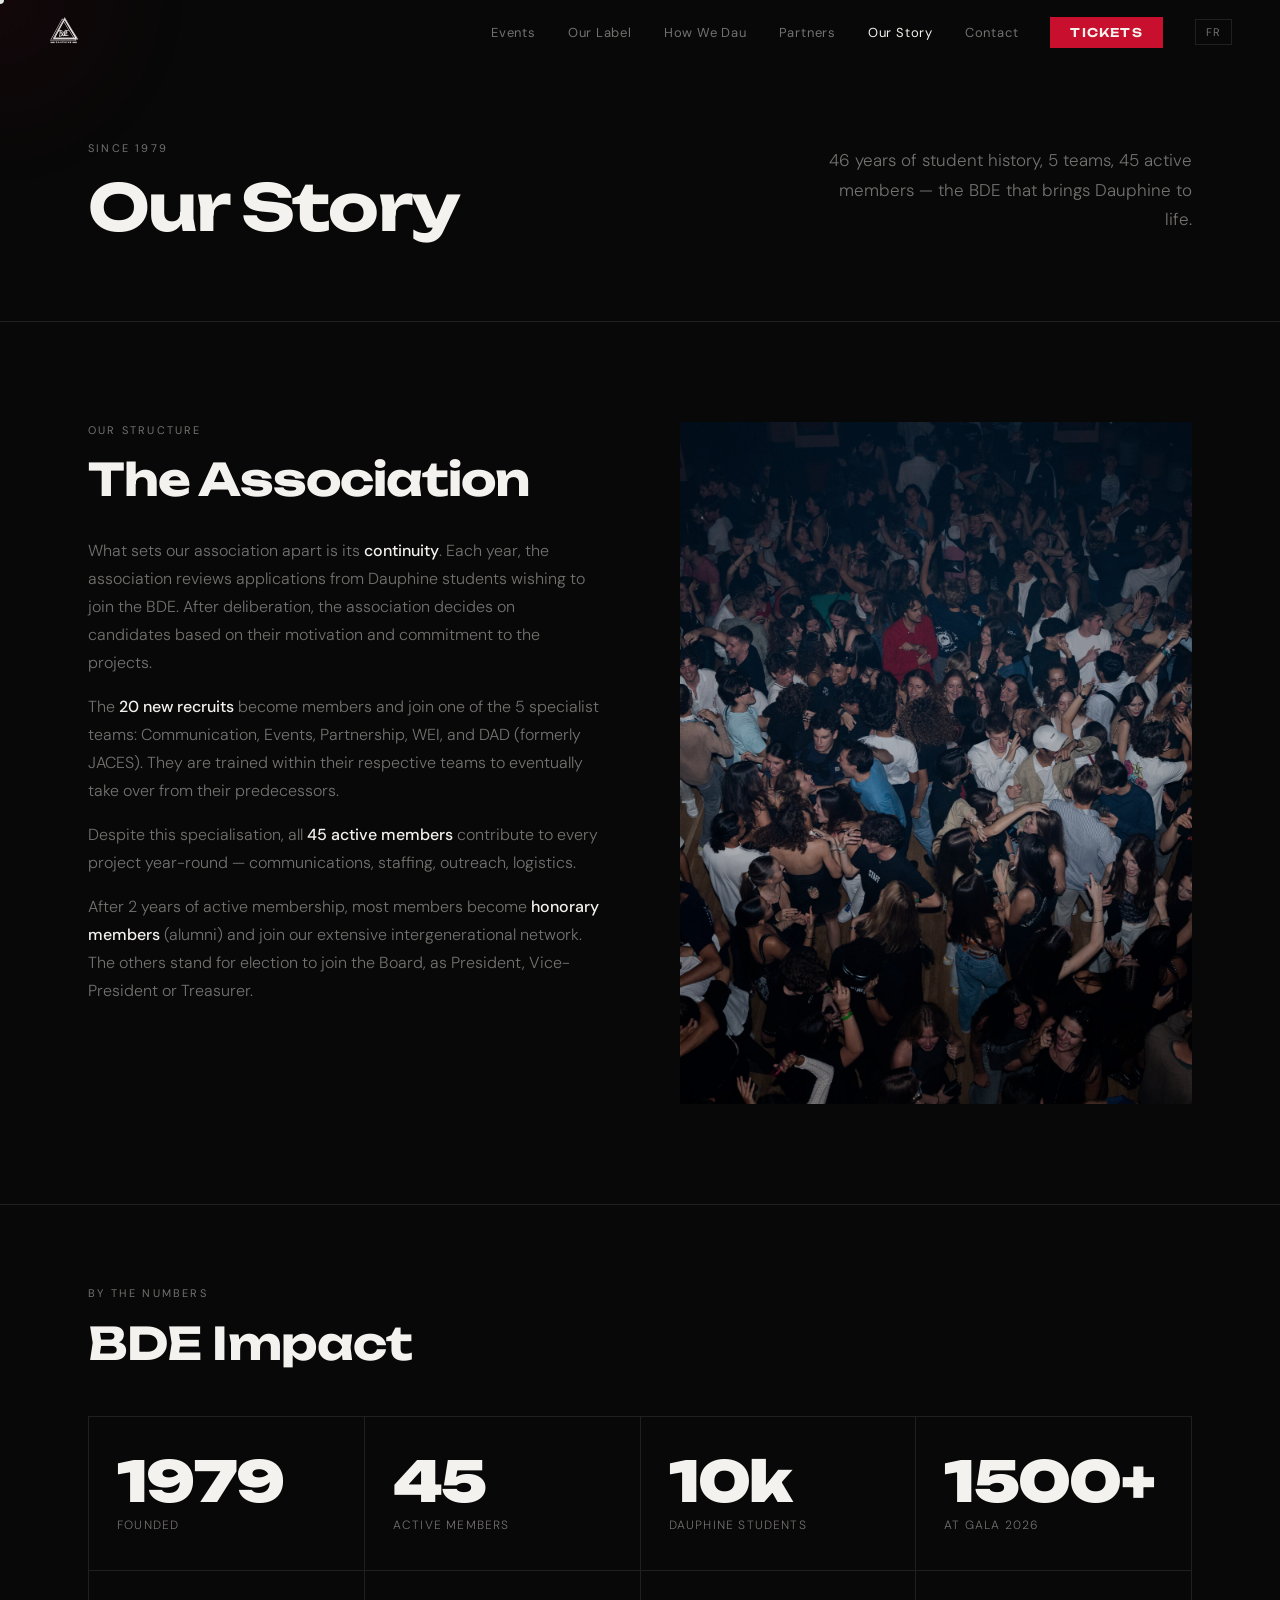
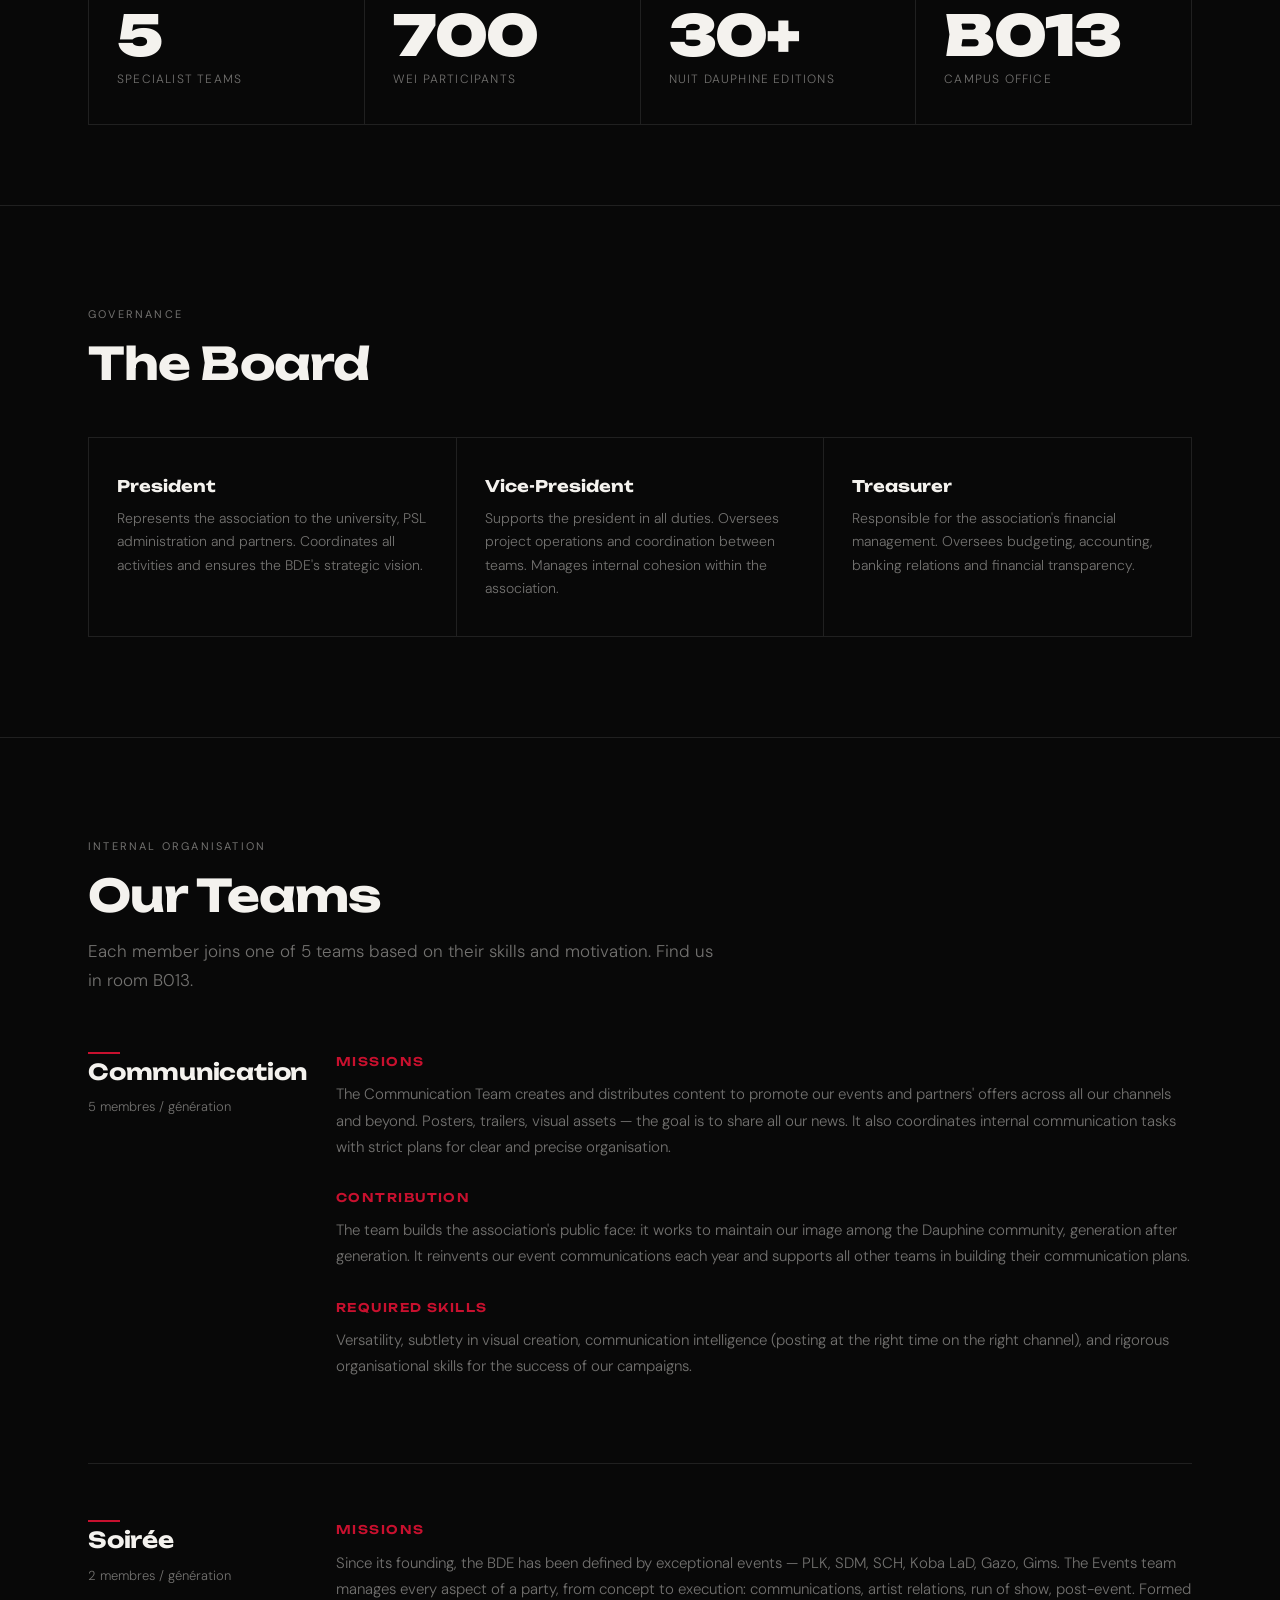
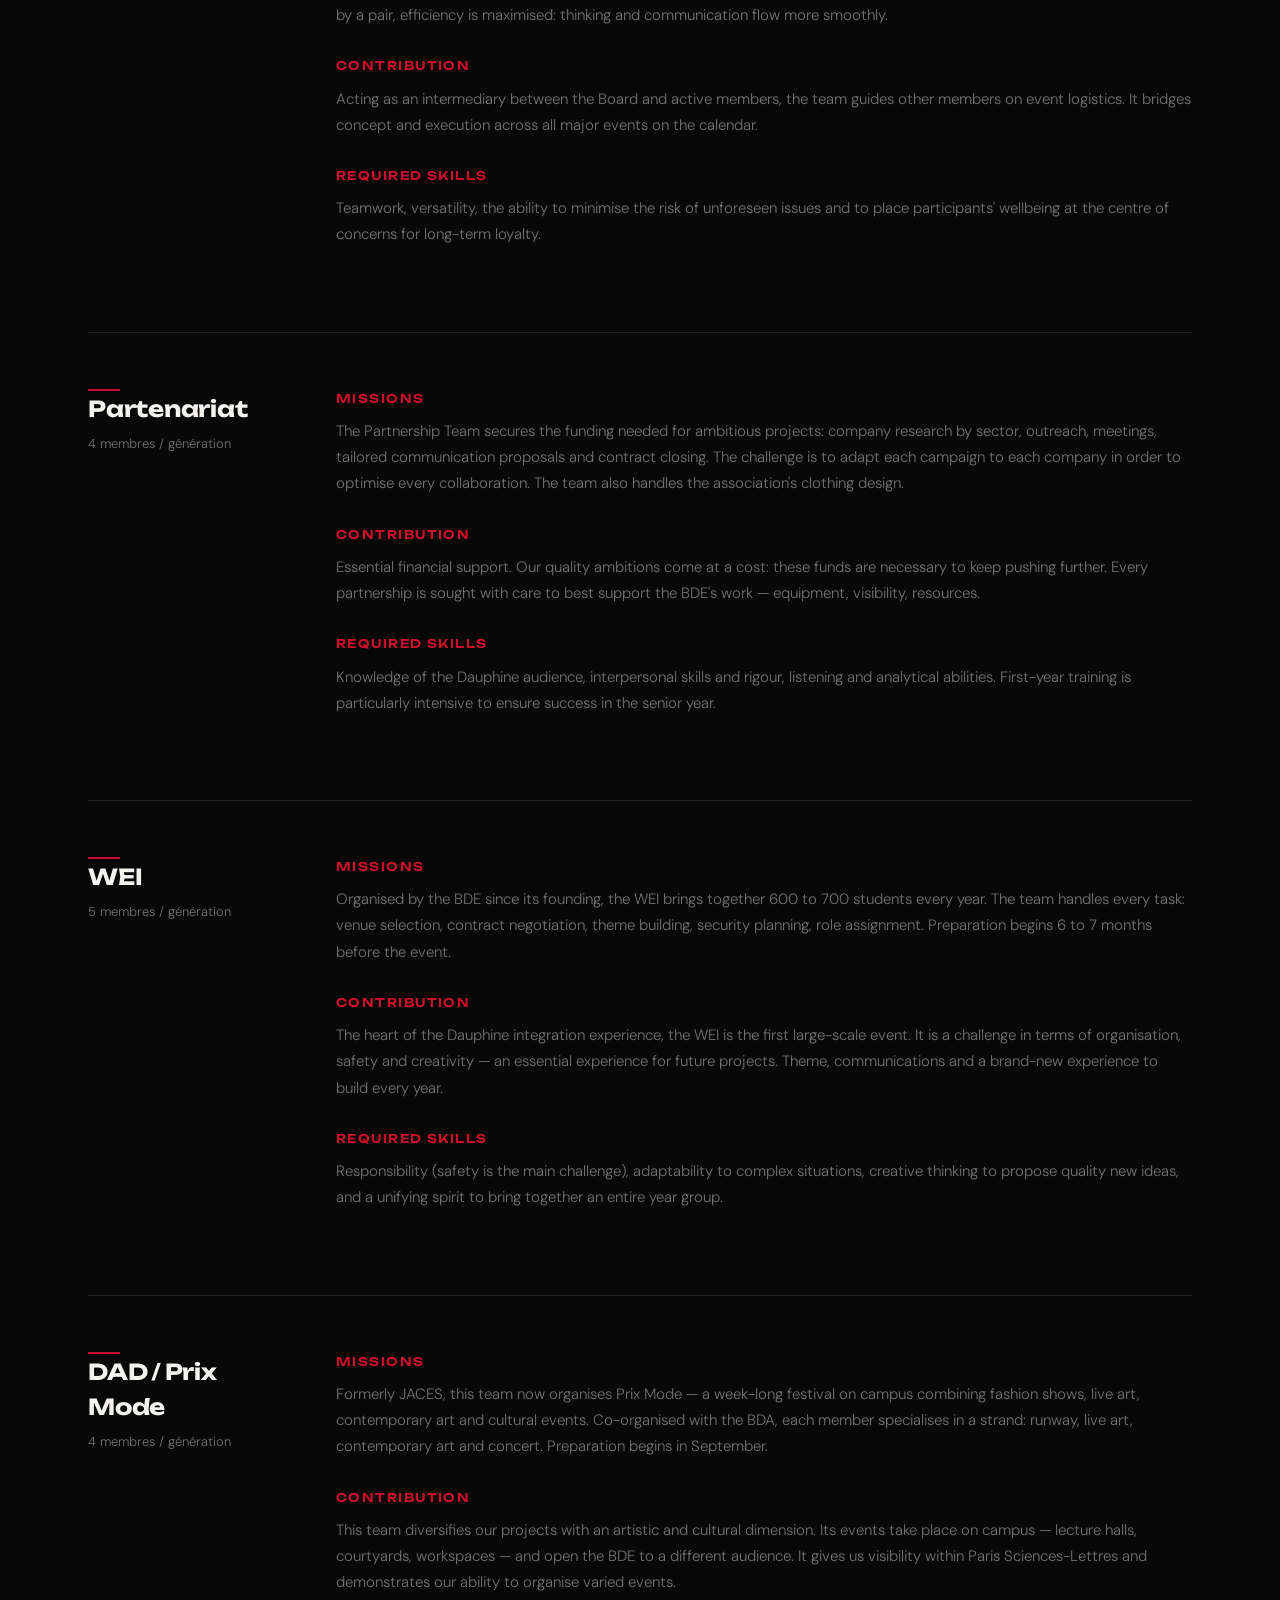
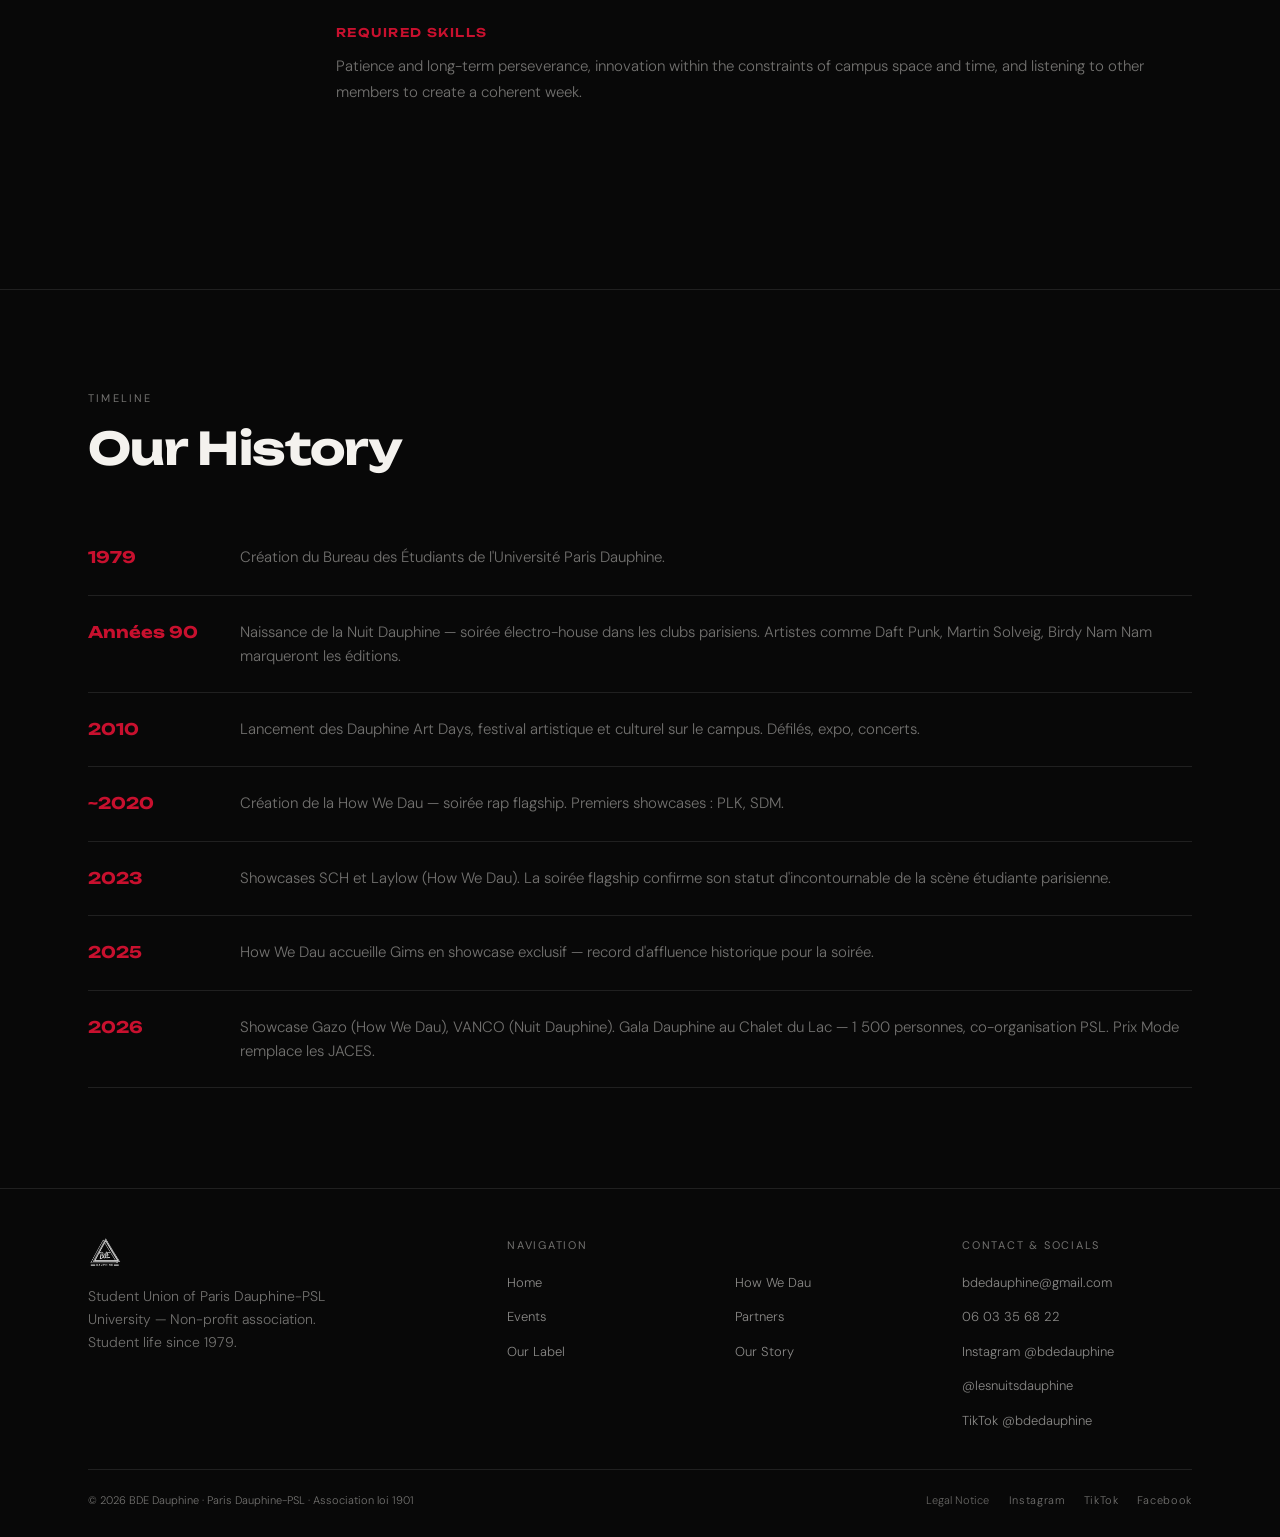
==== commit 76efdc12: "Remplace Maître Gims par Gims dans about.html" ====
--- a/about.html
+++ b/about.html
@@ -311,7 +311,7 @@
 <div class="timeline-item"><div class="timeline-year">2010</div><div class="timeline-desc">Lancement des Dauphine Art Days, festival artistique et culturel sur le campus. Défilés, expo, concerts.</div></div>
 <div class="timeline-item"><div class="timeline-year">~2020</div><div class="timeline-desc">Création de la How We Dau — soirée rap flagship. Premiers showcases : PLK, SDM.</div></div>
 <div class="timeline-item"><div class="timeline-year">2023</div><div class="timeline-desc">Showcases SCH et Laylow (How We Dau). La soirée flagship confirme son statut d'incontournable de la scène étudiante parisienne.</div></div>
-<div class="timeline-item"><div class="timeline-year">2025</div><div class="timeline-desc">How We Dau accueille Maître Gims en showcase exclusif — record d'affluence historique pour la soirée.</div></div>
+<div class="timeline-item"><div class="timeline-year">2025</div><div class="timeline-desc">How We Dau accueille Gims en showcase exclusif — record d'affluence historique pour la soirée.</div></div>
 <div class="timeline-item"><div class="timeline-year">2026</div><div class="timeline-desc">Showcase Gazo (How We Dau), VANCO (Nuit Dauphine). Gala Dauphine au Chalet du Lac — 1 500 personnes, co-organisation PSL. Prix Mode remplace les JACES.</div></div>
 </div>
 </div>
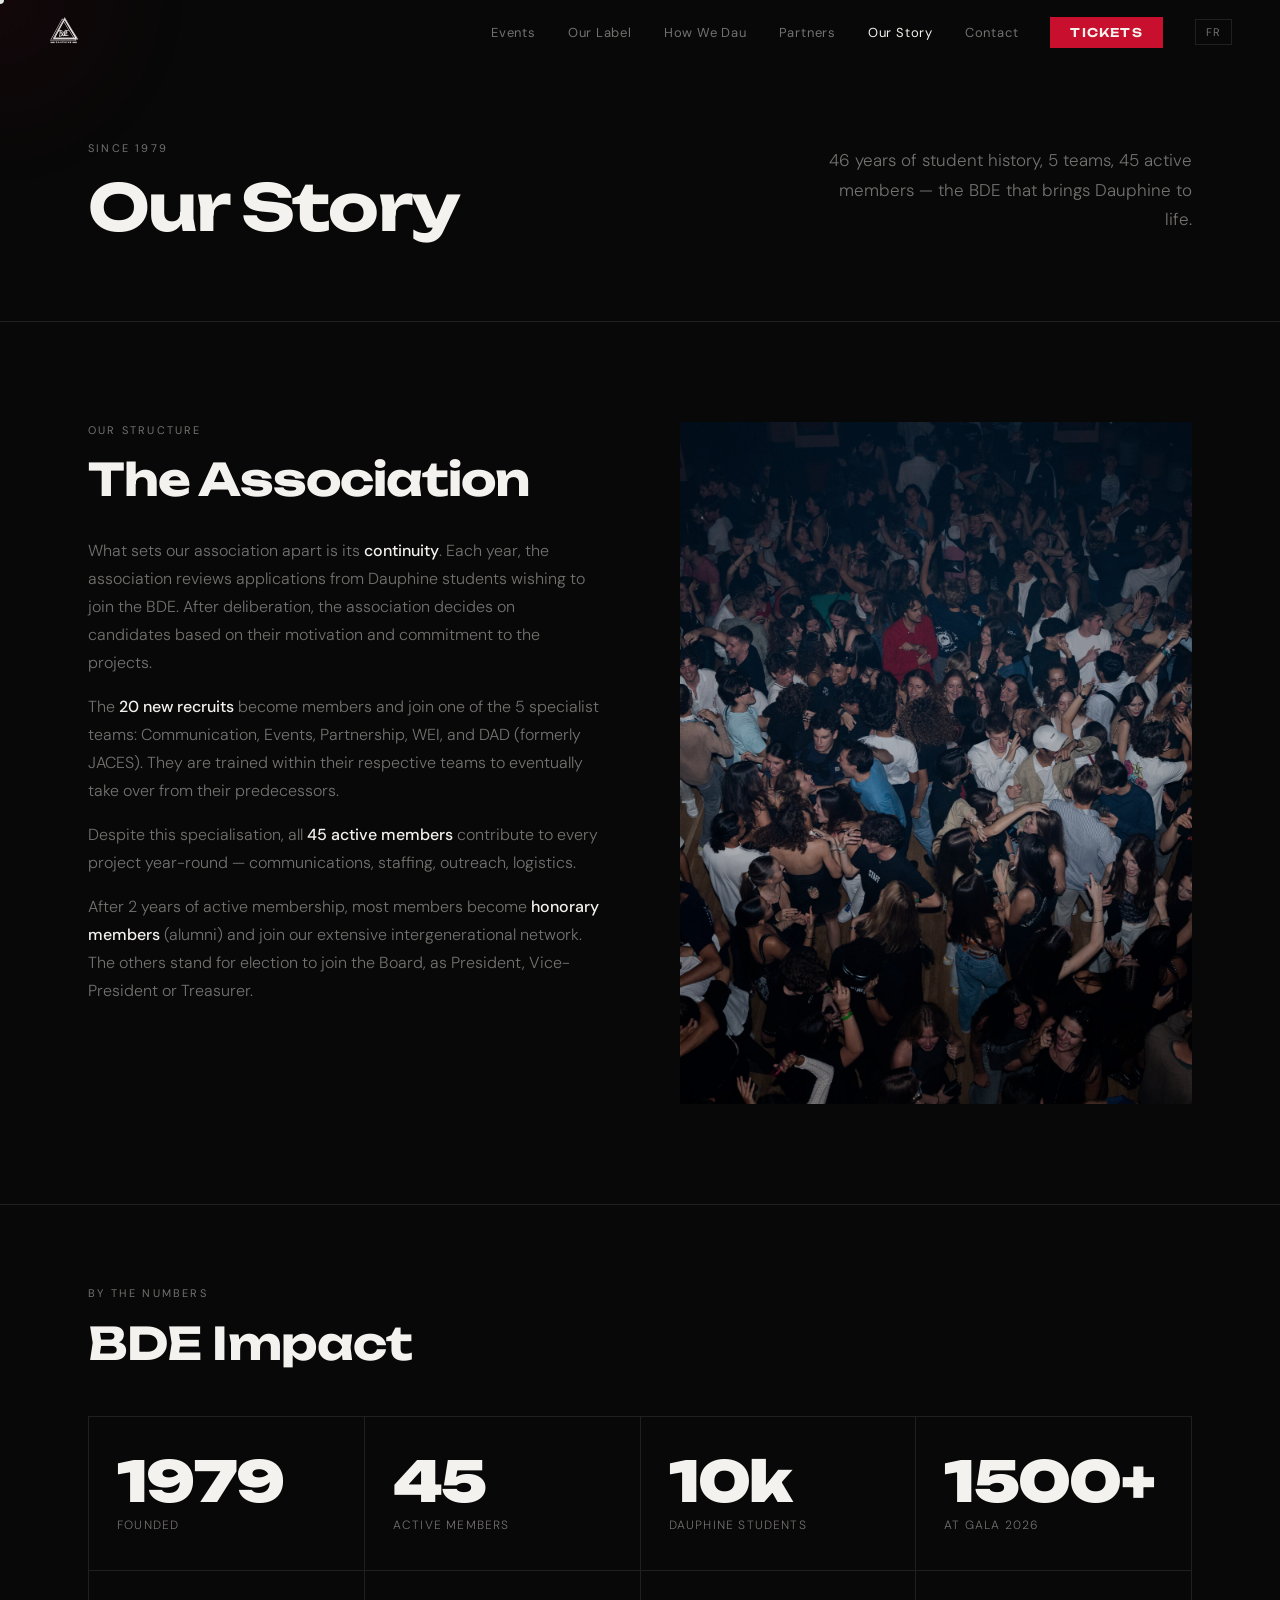
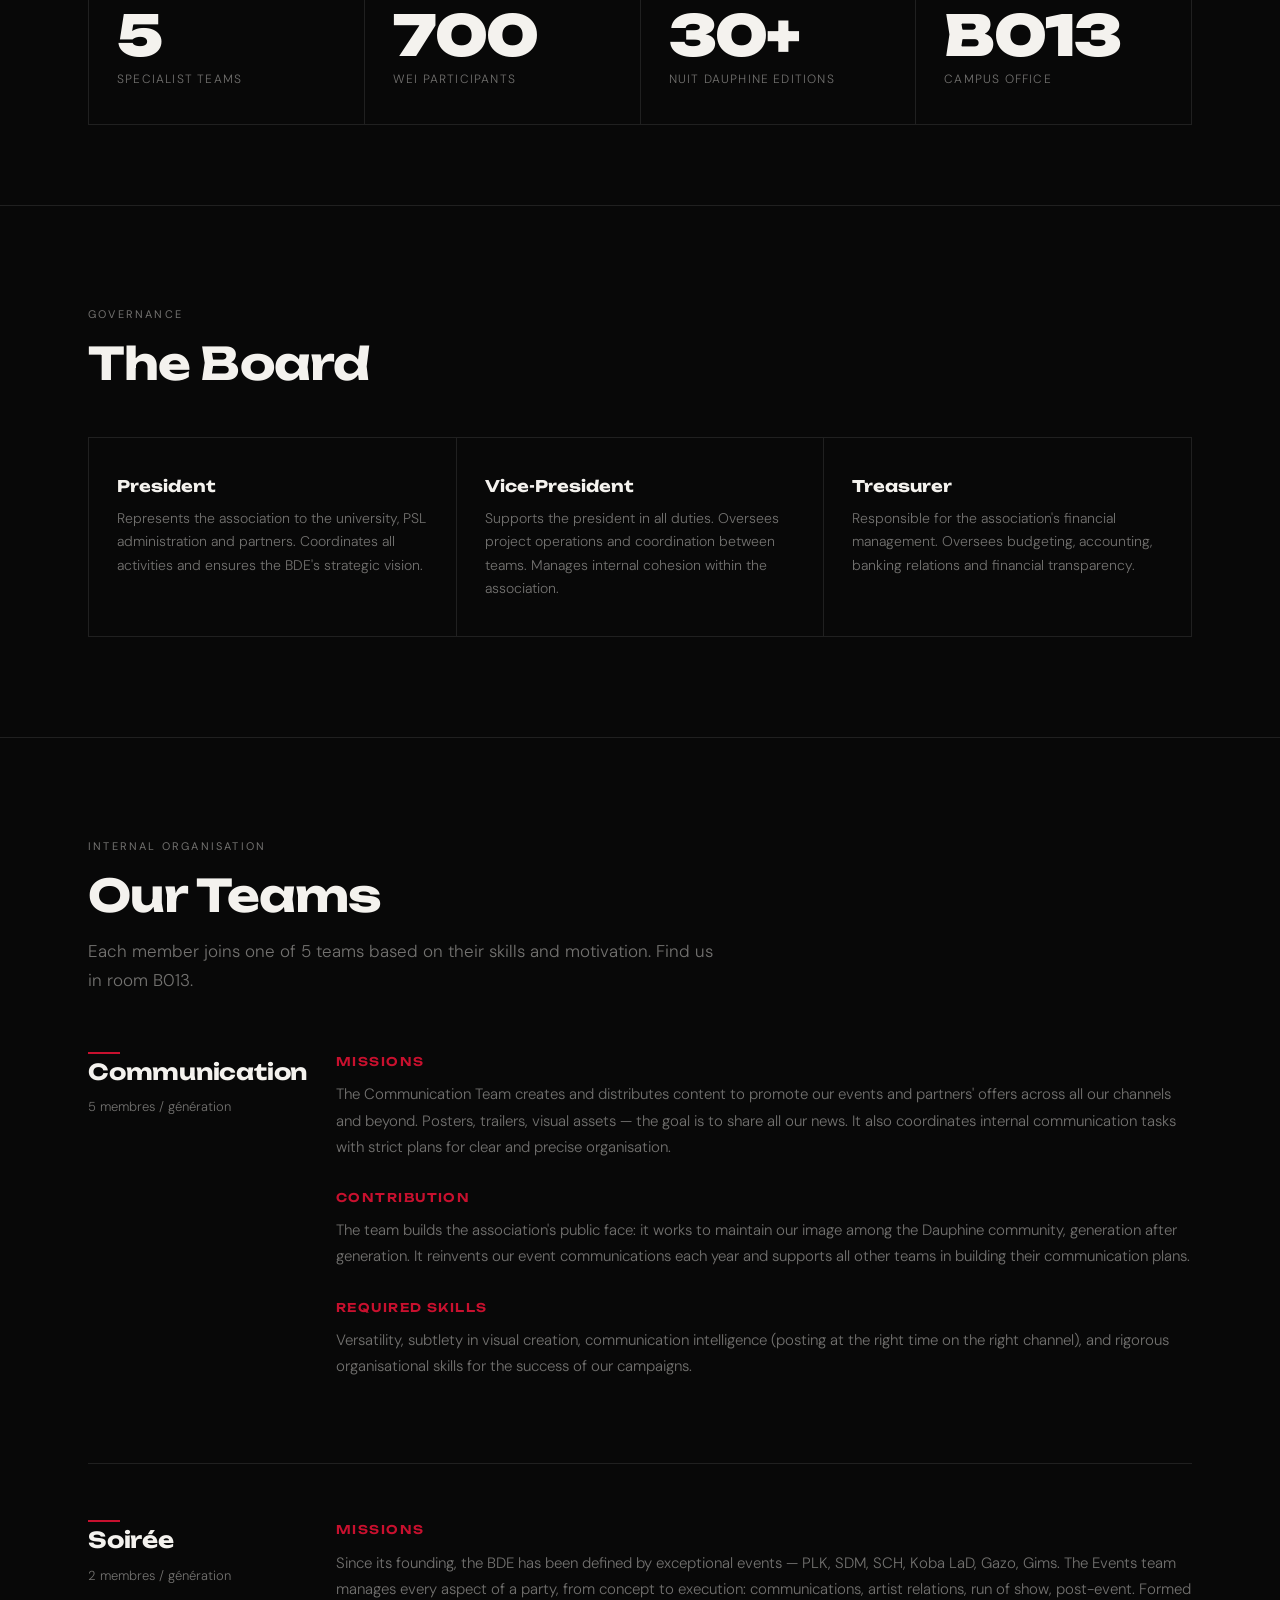
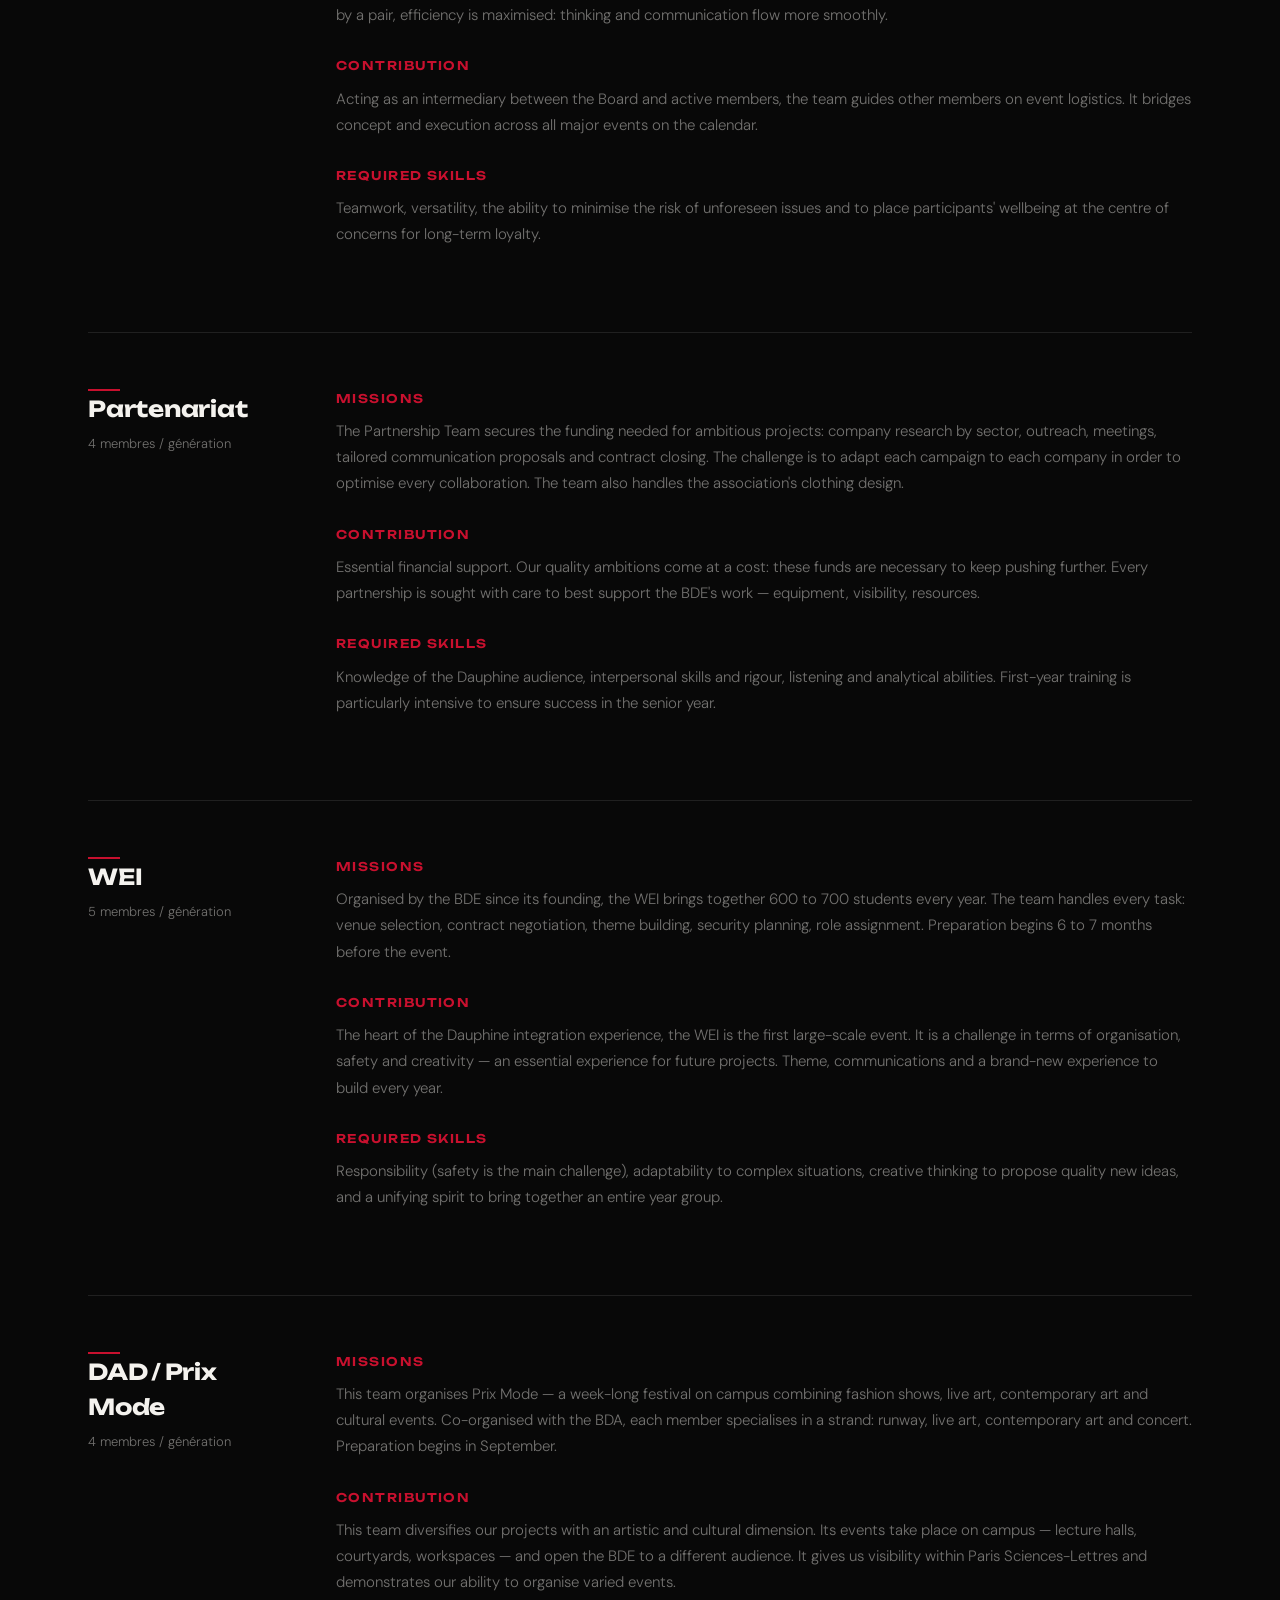
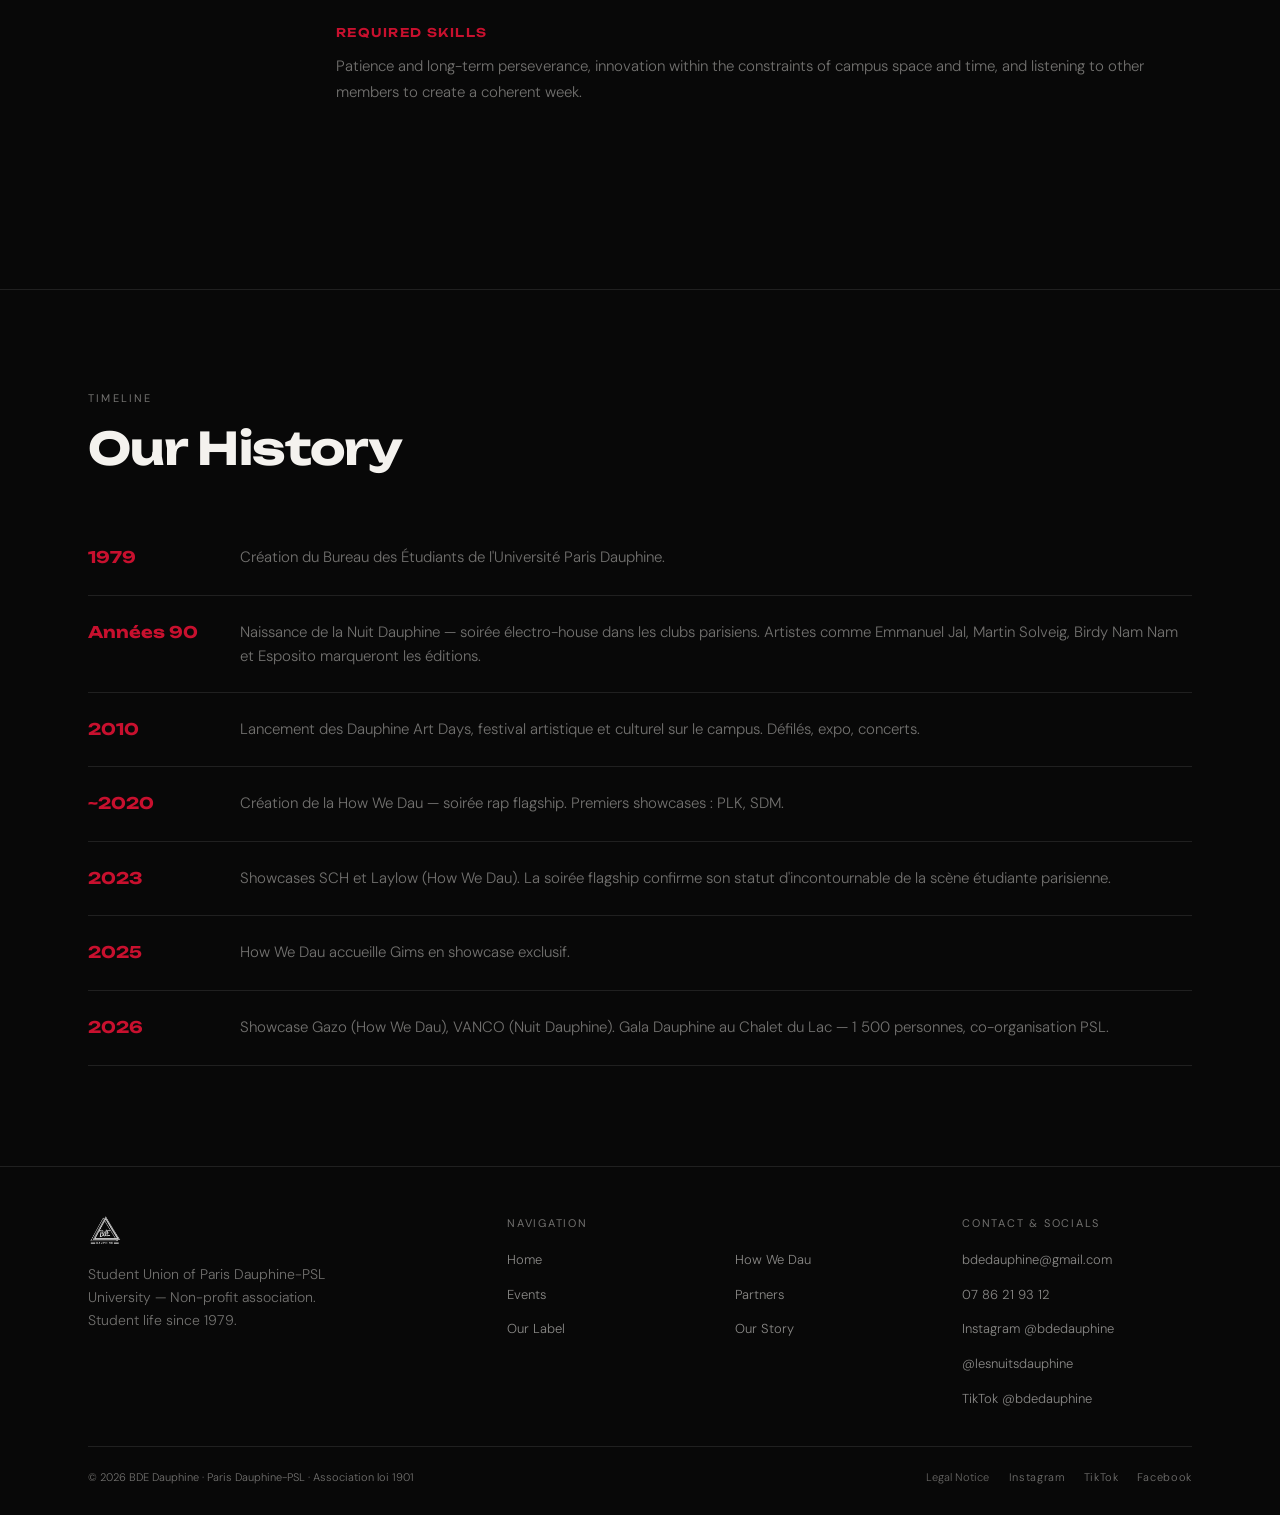
==== commit 79d5d492: "Corrige l’historique et le Prix Mode" ====
--- a/about.html
+++ b/about.html
@@ -283,7 +283,7 @@
 <div class="pole-content">
 <div class="pole-block">
 <div class="pole-block-title" data-en="Missions" data-fr="Missions">Missions</div>
-<p data-en="Formerly JACES, this team now organises Prix Mode — a week-long festival on campus combining fashion shows, live art, contemporary art and cultural events. Co-organised with the BDA, each member specialises in a strand: runway, live art, contemporary art and concert. Preparation begins in September." data-fr="Anciennement JACES, ce pôle organise aujourd'hui le Prix Mode — une semaine de festival sur le campus mêlant défilés de mode, art vivant, art contemporain et événements culturels. Organisé en collaboration avec le BDA, chaque actif est spécialisé selon le déroulé : défilé, art vivant, art contemporain et concert. La préparation commence dès septembre.">Anciennement JACES, ce pôle organise aujourd'hui le Prix Mode — une semaine de festival sur le campus mêlant défilés de mode, art vivant, art contemporain et événements culturels. Organisé en collaboration avec le BDA, chaque actif est spécialisé selon le déroulé : défilé, art vivant, art contemporain et concert. La préparation commence dès septembre.</p>
+<p data-en="This team organises Prix Mode — a week-long festival on campus combining fashion shows, live art, contemporary art and cultural events. Co-organised with the BDA, each member specialises in a strand: runway, live art, contemporary art and concert. Preparation begins in September." data-fr="Ce pôle organise le Prix Mode — une semaine de festival sur le campus mêlant défilés de mode, art vivant, art contemporain et événements culturels. Organisé en collaboration avec le BDA, chaque actif est spécialisé selon le déroulé : défilé, art vivant, art contemporain et concert. La préparation commence dès septembre.">Ce pôle organise le Prix Mode — une semaine de festival sur le campus mêlant défilés de mode, art vivant, art contemporain et événements culturels. Organisé en collaboration avec le BDA, chaque actif est spécialisé selon le déroulé : défilé, art vivant, art contemporain et concert. La préparation commence dès septembre.</p>
 </div>
 <div class="pole-block">
 <div class="pole-block-title" data-en="Contribution" data-fr="Contribution">Contribution</div>
@@ -307,12 +307,12 @@
 </div>
 <div class="timeline-items reveal" style="transition-delay:0.1s;">
 <div class="timeline-item"><div class="timeline-year">1979</div><div class="timeline-desc">Création du Bureau des Étudiants de l'Université Paris Dauphine.</div></div>
-<div class="timeline-item"><div class="timeline-year">Années 90</div><div class="timeline-desc">Naissance de la Nuit Dauphine — soirée électro-house dans les clubs parisiens. Artistes comme Daft Punk, Martin Solveig, Birdy Nam Nam marqueront les éditions.</div></div>
+<div class="timeline-item"><div class="timeline-year">Années 90</div><div class="timeline-desc">Naissance de la Nuit Dauphine — soirée électro-house dans les clubs parisiens. Artistes comme Emmanuel Jal, Martin Solveig, Birdy Nam Nam et Esposito marqueront les éditions.</div></div>
 <div class="timeline-item"><div class="timeline-year">2010</div><div class="timeline-desc">Lancement des Dauphine Art Days, festival artistique et culturel sur le campus. Défilés, expo, concerts.</div></div>
 <div class="timeline-item"><div class="timeline-year">~2020</div><div class="timeline-desc">Création de la How We Dau — soirée rap flagship. Premiers showcases : PLK, SDM.</div></div>
 <div class="timeline-item"><div class="timeline-year">2023</div><div class="timeline-desc">Showcases SCH et Laylow (How We Dau). La soirée flagship confirme son statut d'incontournable de la scène étudiante parisienne.</div></div>
-<div class="timeline-item"><div class="timeline-year">2025</div><div class="timeline-desc">How We Dau accueille Gims en showcase exclusif — record d'affluence historique pour la soirée.</div></div>
-<div class="timeline-item"><div class="timeline-year">2026</div><div class="timeline-desc">Showcase Gazo (How We Dau), VANCO (Nuit Dauphine). Gala Dauphine au Chalet du Lac — 1 500 personnes, co-organisation PSL. Prix Mode remplace les JACES.</div></div>
+<div class="timeline-item"><div class="timeline-year">2025</div><div class="timeline-desc">How We Dau accueille Gims en showcase exclusif.</div></div>
+<div class="timeline-item"><div class="timeline-year">2026</div><div class="timeline-desc">Showcase Gazo (How We Dau), VANCO (Nuit Dauphine). Gala Dauphine au Chalet du Lac — 1 500 personnes, co-organisation PSL.</div></div>
 </div>
 </div>
 </section>
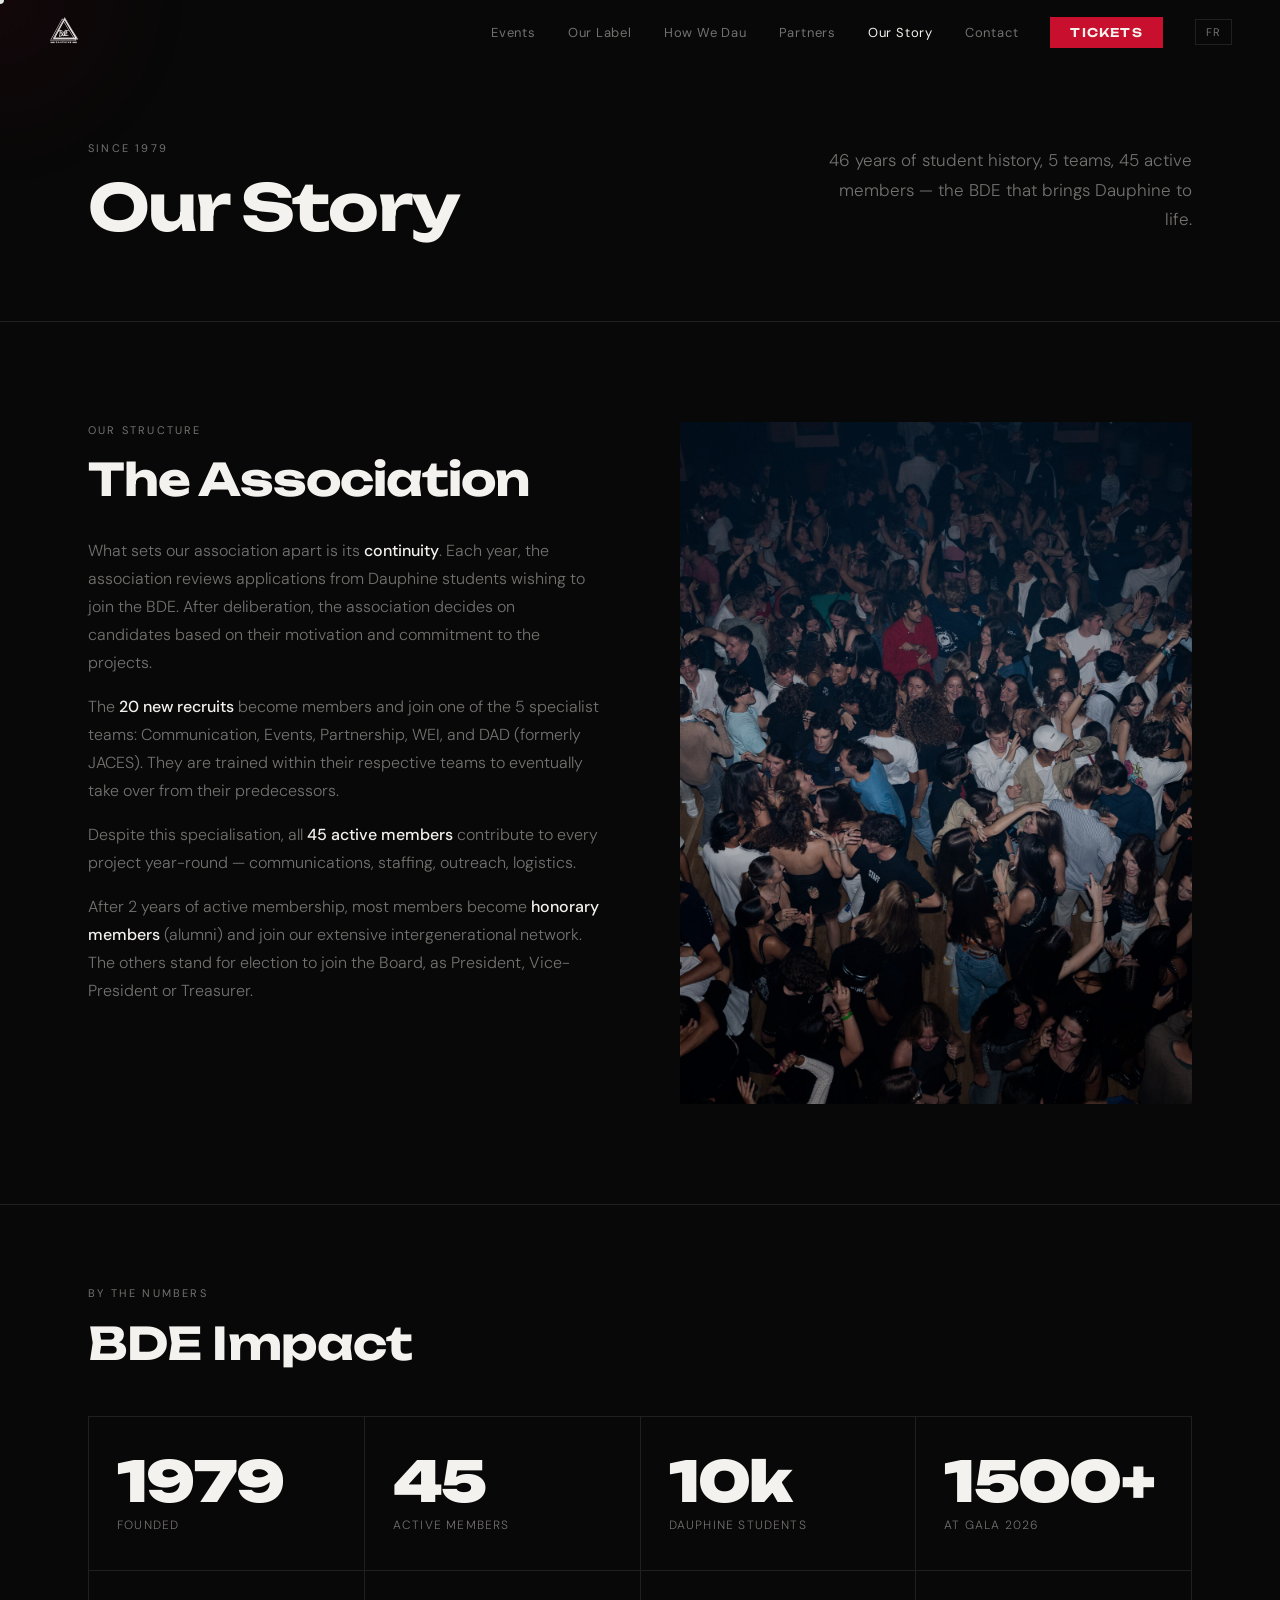
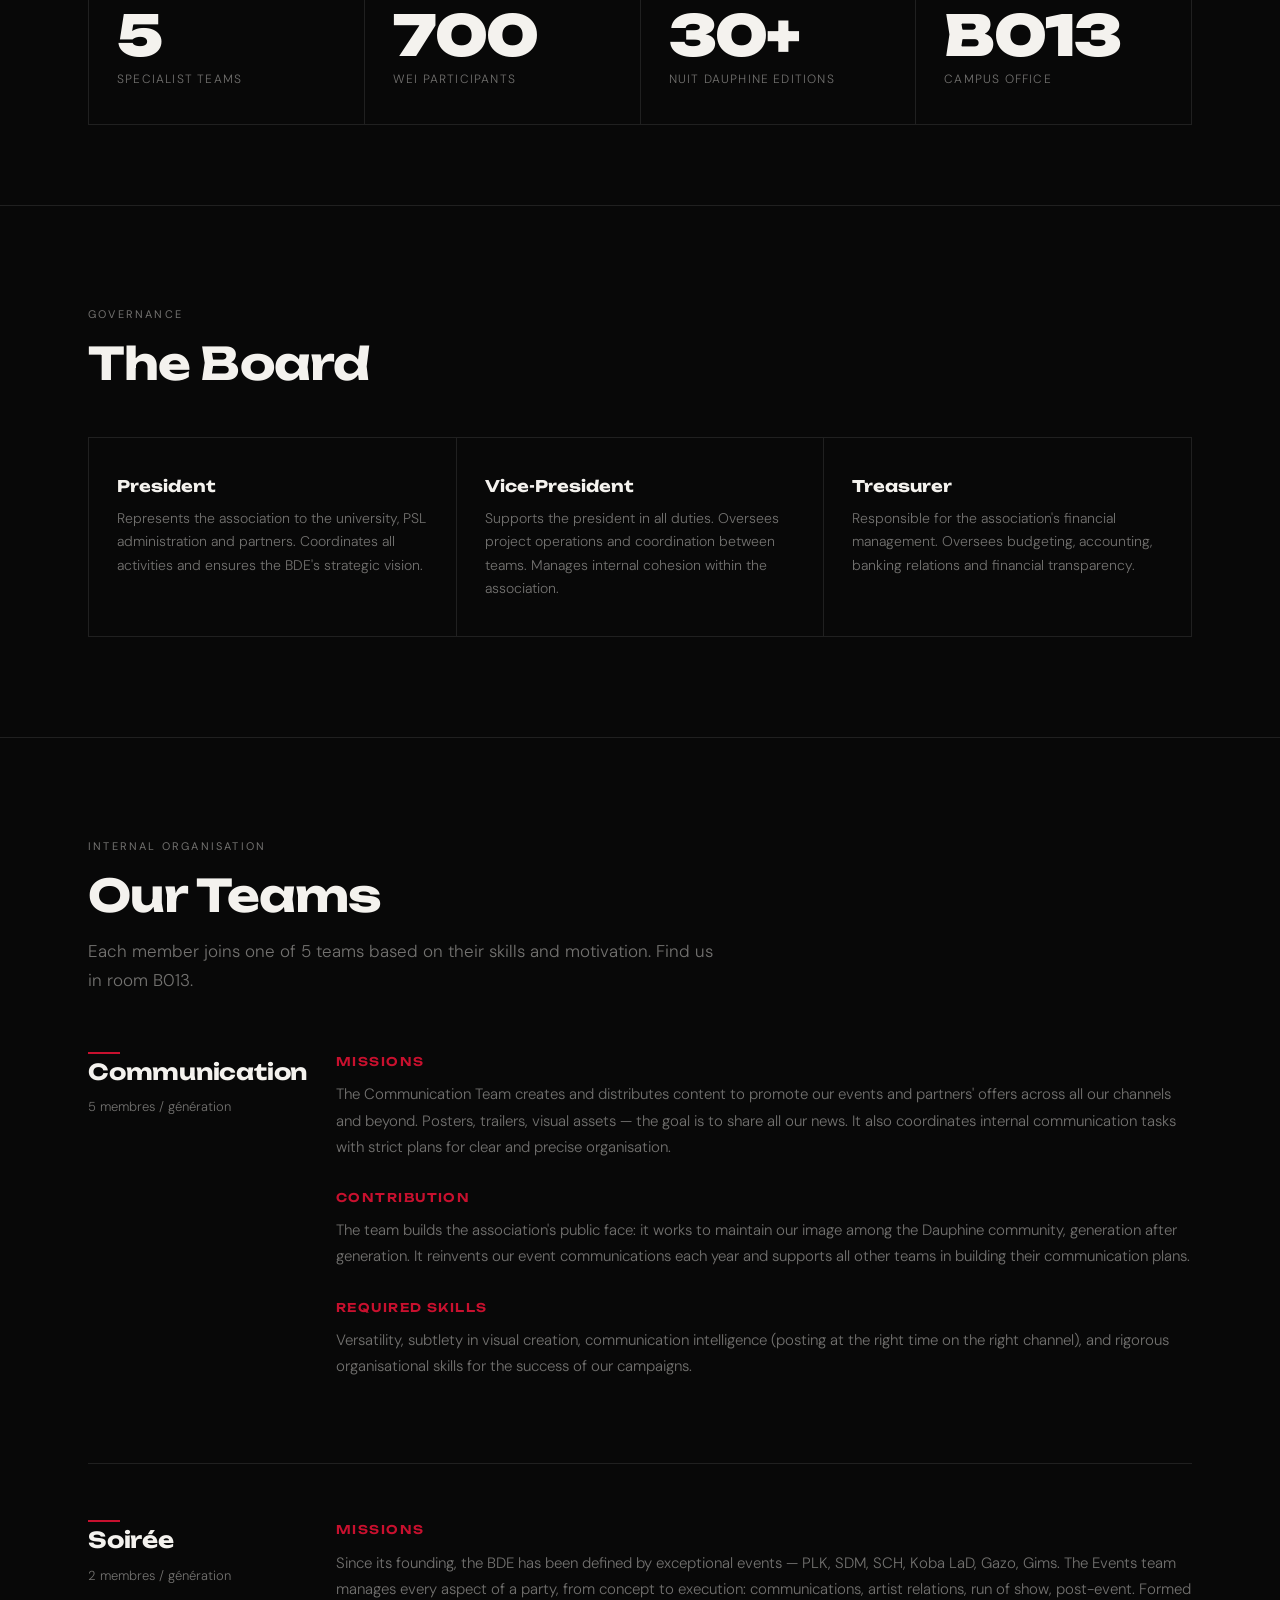
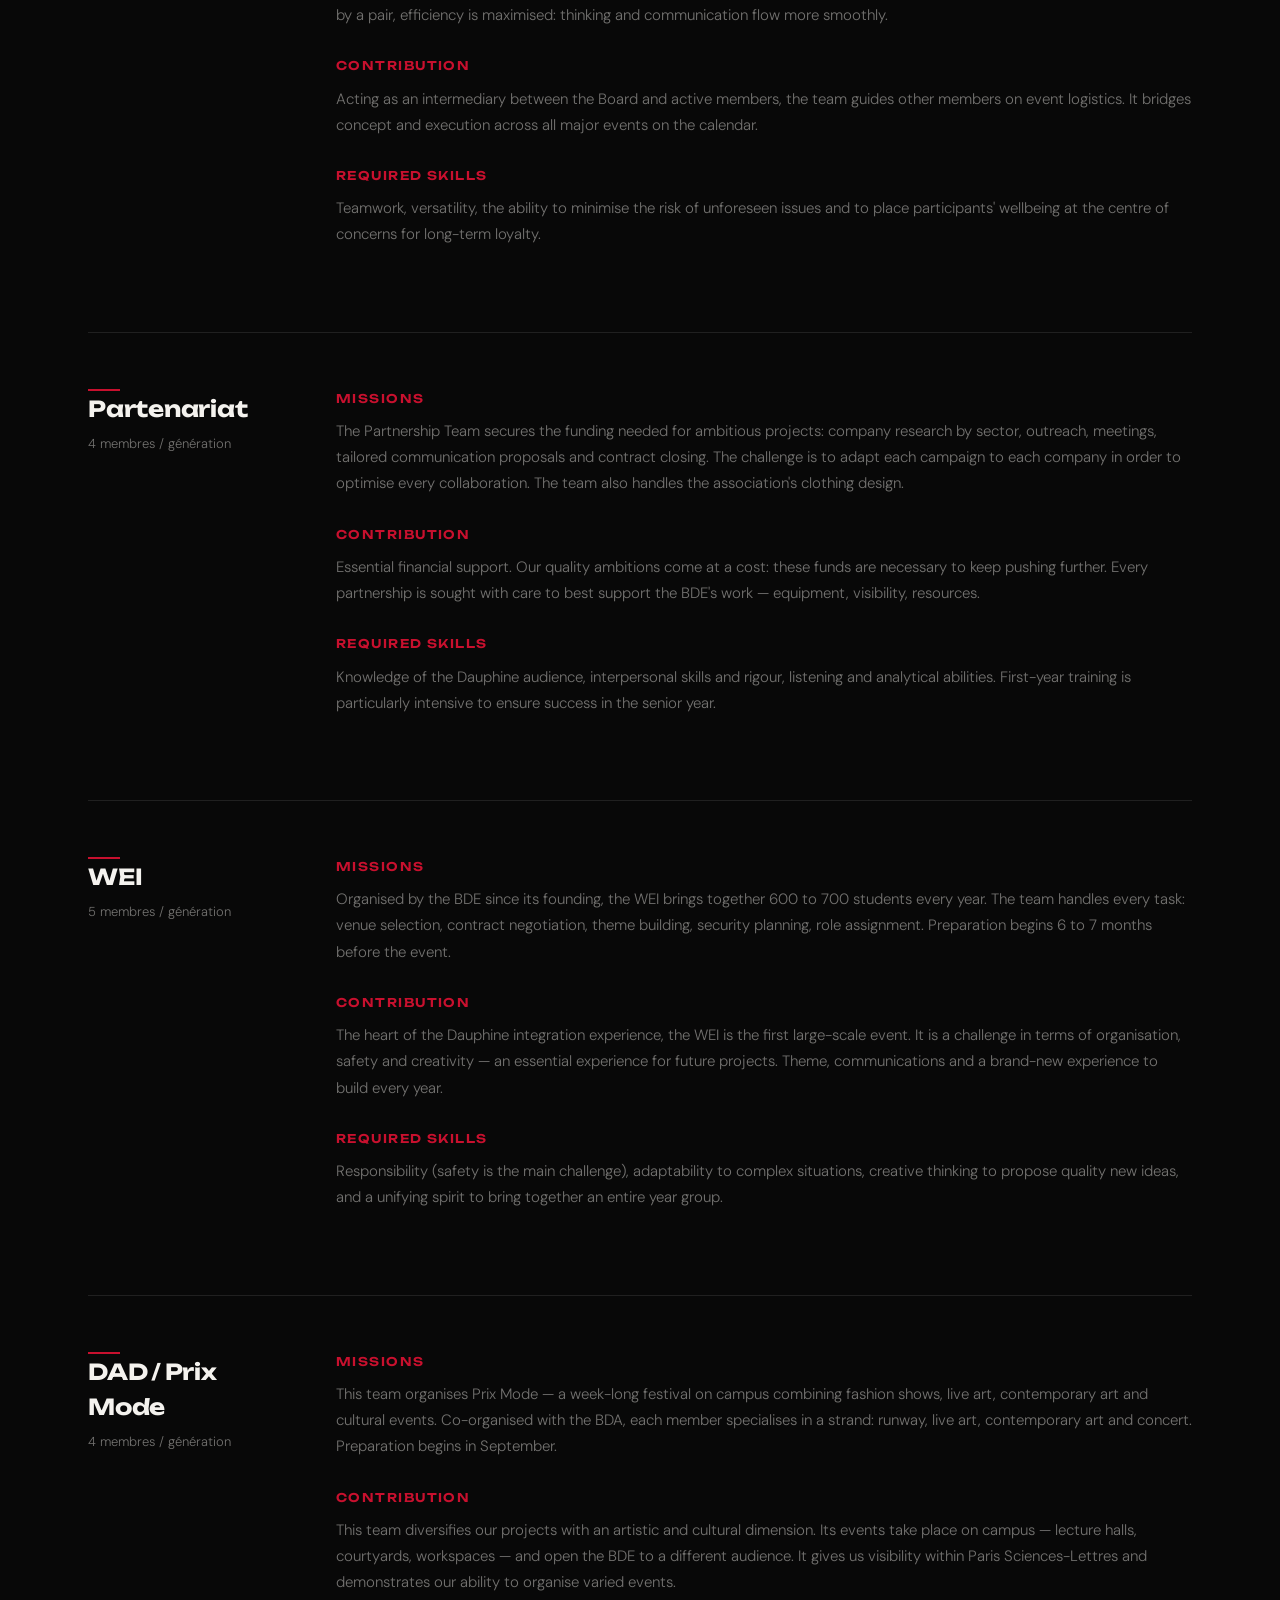
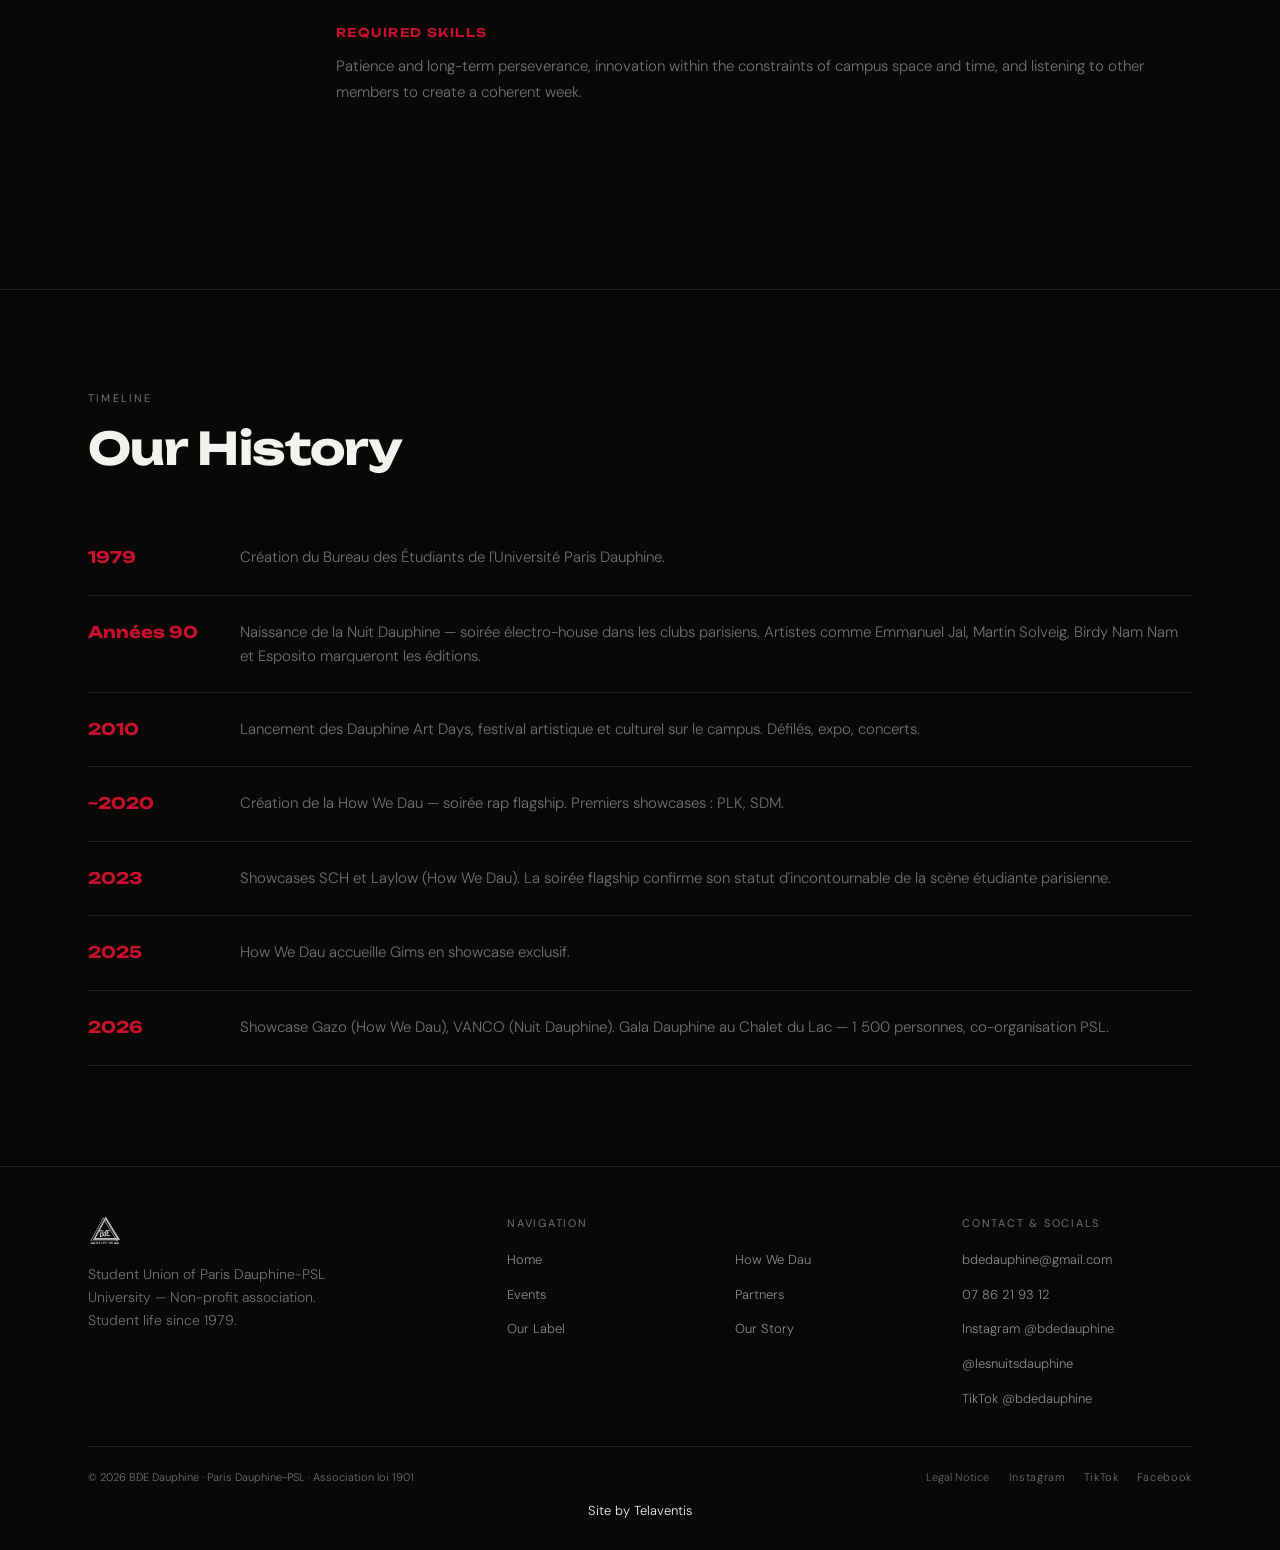
==== commit 923f8bb0: "Add files via upload" ====
--- a/about.html
+++ b/about.html
@@ -326,6 +326,10 @@
      Source : /data/site.js > ticket
      Modifier le lien Shotgun dans data/site.js.
      ===================================================== --><div class="modal-overlay" data-render="ticket-modal" id="ticketModal" onclick="closeModalOnBg(event)"></div>
+<!-- =====================================================
+     AFFICHE DE L'ÉVÉNEMENT À VENIR — contenu généré par js/render.js
+     Réglages : csv/config.csv (affiche_*) et csv/events.csv (colonnes AFFICHE *)
+     ===================================================== --><dialog class="affiche-dialog" data-render="affiche" id="afficheModal" aria-labelledby="afficheTitle"></dialog>
 
 <!-- =====================================================
      DONNÉES + MOTEUR DE RENDU
@@ -342,6 +346,7 @@
 <script src="js/components.js"></script>
 <script src="js/render.js"></script>
 <script src="js/main.js"></script>
+<script src="js/affiche.js"></script>
 <script>
     const dot=document.getElementById('cursorDot'),blob=document.getElementById('cursorBlob');let mx=0,my=0,bx=0,by=0;
     document.addEventListener('mousemove',e=>{mx=e.clientX;my=e.clientY;dot.style.left=mx+'px';dot.style.top=my+'px';});
--- a/style.css
+++ b/style.css
@@ -1,4 +1,17 @@
-@import url('https://fonts.googleapis.com/css2?family=Unbounded:wght@300;400;600;700;900&family=DM+Sans:ital,opsz,wght@0,9..40,300;0,9..40,400;0,9..40,500;1,9..40,300&display=swap');
+/* =====================================================
+   FONTS — self-hosted (fonts/), no third-party request.
+   Was: @import url('https://fonts.googleapis.com/css2?family=Unbounded:wght@300;400;600;700;900&family=DM+Sans...')
+   Files, subsets (latin + latin-ext only — the site is French-only, no
+   cyrillic/vietnamese needed) and licenses (SIL OFL 1.1) fetched from
+   Google Fonts' own repo. See fonts/OFL-Unbounded.txt and
+   fonts/OFL-DMSans.txt for the required license text.
+   ===================================================== */
+@font-face { font-family: 'Unbounded'; font-style: normal; font-weight: 300 900; font-display: swap; src: url('fonts/unbounded-latin-ext.woff2') format('woff2'); unicode-range: U+0100-02BA, U+02BD-02C5, U+02C7-02CC, U+02CE-02D7, U+02DD-02FF, U+0304, U+0308, U+0329, U+1D00-1DBF, U+1E00-1E9F, U+1EF2-1EFF, U+2020, U+20A0-20AB, U+20AD-20C0, U+2113, U+2C60-2C7F, U+A720-A7FF; }
+@font-face { font-family: 'Unbounded'; font-style: normal; font-weight: 300 900; font-display: swap; src: url('fonts/unbounded-latin.woff2') format('woff2'); unicode-range: U+0000-00FF, U+0131, U+0152-0153, U+02BB-02BC, U+02C6, U+02DA, U+02DC, U+0304, U+0308, U+0329, U+2000-206F, U+20AC, U+2122, U+2191, U+2193, U+2212, U+2215, U+FEFF, U+FFFD; }
+@font-face { font-family: 'DM Sans'; font-style: normal; font-weight: 300 500; font-display: swap; src: url('fonts/dmsans-latin-ext.woff2') format('woff2'); unicode-range: U+0100-02BA, U+02BD-02C5, U+02C7-02CC, U+02CE-02D7, U+02DD-02FF, U+0304, U+0308, U+0329, U+1D00-1DBF, U+1E00-1E9F, U+1EF2-1EFF, U+2020, U+20A0-20AB, U+20AD-20C0, U+2113, U+2C60-2C7F, U+A720-A7FF; }
+@font-face { font-family: 'DM Sans'; font-style: normal; font-weight: 300 500; font-display: swap; src: url('fonts/dmsans-latin.woff2') format('woff2'); unicode-range: U+0000-00FF, U+0131, U+0152-0153, U+02BB-02BC, U+02C6, U+02DA, U+02DC, U+0304, U+0308, U+0329, U+2000-206F, U+20AC, U+2122, U+2191, U+2193, U+2212, U+2215, U+FEFF, U+FFFD; }
+@font-face { font-family: 'DM Sans'; font-style: italic; font-weight: 300; font-display: swap; src: url('fonts/dmsans-italic-latin-ext.woff2') format('woff2'); unicode-range: U+0100-02BA, U+02BD-02C5, U+02C7-02CC, U+02CE-02D7, U+02DD-02FF, U+0304, U+0308, U+0329, U+1D00-1DBF, U+1E00-1E9F, U+1EF2-1EFF, U+2020, U+20A0-20AB, U+20AD-20C0, U+2113, U+2C60-2C7F, U+A720-A7FF; }
+@font-face { font-family: 'DM Sans'; font-style: italic; font-weight: 300; font-display: swap; src: url('fonts/dmsans-italic-latin.woff2') format('woff2'); unicode-range: U+0000-00FF, U+0131, U+0152-0153, U+02BB-02BC, U+02C6, U+02DA, U+02DC, U+0304, U+0308, U+0329, U+2000-206F, U+20AC, U+2122, U+2191, U+2193, U+2212, U+2215, U+FEFF, U+FFFD; }
 
 *, *::before, *::after { box-sizing: border-box; margin: 0; padding: 0; }
 
@@ -116,6 +129,9 @@
 .footer-socials { display: flex; gap: 18px; }
 .footer-socials a { font-size: 11px; color: var(--muted); text-decoration: none; letter-spacing: 0.06em; cursor: none; transition: color 0.2s; }
 .footer-socials a:hover { color: var(--white); }
+.footer-credit-line { text-align: center; margin-top: 10px; }
+.footer-credit-link { font-size: 13px; color: var(--white); text-decoration: none; transition: opacity 0.2s; cursor: none; }
+.footer-credit-link:hover { opacity: 0.8; }
 
 /* ── LANGUE TOGGLE ────────────────────────── */
 .nav-lang { background: none; border: 1px solid var(--border); color: var(--muted); font-family: var(--font-body); font-size: 11px; font-weight: 400; letter-spacing: 0.1em; padding: 5px 10px; cursor: none; transition: color 0.2s, border-color 0.2s; text-transform: uppercase; }
@@ -286,7 +302,7 @@
   padding: 0;
   border: 0;
   border-radius: 0;
-  color: var(--muted);
+  color: #d7263d;
   background: transparent;
   line-height: 1.15;
 }
@@ -360,3 +376,243 @@
     display: none;
   }
 }
+
+/* =====================================================
+   AFFICHE — présentation de l'événement à venir
+   Contenu généré par js/render.js, comportement dans js/affiche.js.
+   Réglages : csv/config.csv (affiche_*) et csv/events.csv (AFFICHE *).
+   ===================================================== */
+:root {
+  --affiche-in: cubic-bezier(0.16, 1, 0.3, 1);   /* entrée — courbe des modals du site */
+  --affiche-out: cubic-bezier(0.4, 0, 1, 1);     /* sortie — repart plus vite qu'elle n'arrive */
+}
+
+body.affiche-open { overflow: hidden; }
+
+.affiche-dialog {
+  position: fixed; inset: 0; z-index: 600;
+  width: 100%; max-width: 100%; height: 100%; max-height: 100%;
+  margin: 0; padding: 0; border: none; background: transparent;
+  color: var(--white); overflow: hidden;
+}
+.affiche-dialog:not([open]) { display: none; }
+.affiche-dialog[open] { display: flex; align-items: center; justify-content: center; }
+/* Le fond sombre et le flou vivent sur un vrai élément plutôt que sur
+   ::backdrop : backdrop-filter y est mal supporté et la propriété
+   personnalisée du glissement ne s'y hérite pas partout. ::backdrop ne
+   garde qu'une base opaque. */
+.affiche-dialog::backdrop { background: rgba(8, 8, 8, 0.72); }
+.affiche-veil {
+  position: fixed; inset: 0; z-index: 0;
+  background: rgba(8, 8, 8, 0.92);
+  backdrop-filter: blur(22px);
+  -webkit-backdrop-filter: blur(22px);
+  opacity: 0;
+  transition: opacity 260ms var(--affiche-in);
+}
+.affiche-dialog.is-open .affiche-veil { opacity: var(--affiche-dim, 1); }
+.affiche-dialog.is-closing .affiche-veil { opacity: 0; transition-duration: 240ms; }
+
+.affiche-sheet {
+  position: relative; z-index: 1;
+  width: 100%;
+  max-width: 1100px;
+  padding: 0 48px;
+}
+.affiche-dialog.is-closing .affiche-sheet {
+  opacity: 0; transform: scale(0.985);
+  transition: opacity 240ms var(--affiche-out), transform 240ms var(--affiche-out);
+}
+
+.affiche-grid {
+  display: grid;
+  /* Les deux colonnes se dimensionnent sur leur contenu et l'ensemble est
+     centré : sinon le panneau étire sa colonne et laisse un grand vide à
+     droite, ce qui déséquilibre la composition. */
+  grid-template-columns: auto minmax(260px, 400px);
+  justify-content: center;
+  gap: 56px;
+  align-items: center;
+}
+
+/* ── L'affiche elle-même ─────────────────────────────── */
+/* Deux éléments imbriqués volontairement : le wrap porte l'animation
+   d'entrée, le poster porte l'inclinaison au curseur — sinon les deux
+   se disputeraient la même propriété transform. */
+.affiche-poster-wrap {
+  opacity: 0;
+  transform: translate3d(0, 24px, 0) scale(0.94);
+  transition: opacity 440ms var(--affiche-in), transform 440ms var(--affiche-in);
+}
+.affiche-dialog.is-open .affiche-poster-wrap {
+  opacity: 1;
+  transform: translate3d(0, 0, 0) scale(1);
+}
+.affiche-poster {
+  position: relative;
+  height: min(74vh, 660px);
+  border: 1px solid var(--border);
+  overflow: hidden;
+  background: #111;
+  transform: translateZ(0);
+  box-shadow: 0 40px 90px -24px rgba(0, 0, 0, 0.85);
+}
+.affiche-poster img { width: 100%; height: 100%; object-fit: cover; }
+/* Pose sur une couche GPU seulement pendant que l'inclinaison tourne. */
+.affiche-dialog.is-tilting .affiche-poster { will-change: transform; }
+.affiche-sheen {
+  position: absolute;
+  top: -25%; left: -60%;
+  width: 220%; height: 150%;
+  pointer-events: none;
+  background: linear-gradient(105deg,
+    transparent 44%,
+    rgba(244, 242, 238, 0.09) 50%,
+    transparent 56%);
+  opacity: 0;
+  transform: translate3d(0, 0, 0);
+  transition: opacity 500ms var(--affiche-in) 320ms;
+}
+.affiche-dialog.is-open .affiche-sheen { opacity: 1; }
+.affiche-dialog.is-tilting .affiche-sheen { will-change: transform; }
+
+/* ── Panneau d'information ───────────────────────────── */
+.affiche-panel { min-width: 0; }
+.affiche-panel > * {
+  opacity: 0; transform: translate3d(0, 12px, 0);
+  transition: opacity 320ms var(--affiche-in), transform 320ms var(--affiche-in);
+}
+.affiche-dialog.is-open .affiche-panel > * { opacity: 1; transform: translate3d(0, 0, 0); }
+.affiche-dialog.is-open .affiche-panel > *:nth-child(1) { transition-delay: 140ms; }
+.affiche-dialog.is-open .affiche-panel > *:nth-child(2) { transition-delay: 185ms; }
+.affiche-dialog.is-open .affiche-panel > *:nth-child(3) { transition-delay: 230ms; }
+.affiche-dialog.is-open .affiche-panel > *:nth-child(4) { transition-delay: 275ms; }
+.affiche-dialog.is-open .affiche-panel > *:nth-child(5) { transition-delay: 320ms; }
+.affiche-dialog.is-open .affiche-panel > *:nth-child(6) { transition-delay: 365ms; }
+
+.affiche-overline {
+  font-size: 11px; letter-spacing: 0.22em; text-transform: uppercase;
+  color: var(--muted); margin-bottom: 18px;
+}
+.affiche-title {
+  font-family: var(--font-title); font-size: clamp(30px, 3.4vw, 48px);
+  font-weight: 900; line-height: 1; letter-spacing: -0.035em; margin-bottom: 16px;
+}
+.affiche-text { font-size: 14px; color: var(--muted); line-height: 1.65; margin-bottom: 22px; }
+/* Le lieu ressort de la ligne d'info : c'est l'information que les gens
+   cherchent en premier une fois la date connue. */
+.affiche-venue { color: var(--red); font-size: 1.1em; font-weight: 500; }
+.affiche-countdown {
+  display: inline-block; font-family: var(--font-title);
+  font-size: 11px; font-weight: 600; letter-spacing: 0.12em; text-transform: uppercase;
+  color: var(--red); border: 1px solid rgba(200, 16, 46, 0.45);
+  padding: 7px 13px; margin-bottom: 30px;
+}
+.affiche-cta {
+  display: flex; align-items: center; justify-content: space-between; gap: 20px;
+  padding: 18px 22px; background: var(--red); color: var(--white);
+  text-decoration: none; font-family: var(--font-title);
+  font-size: 14px; font-weight: 700; letter-spacing: 0.02em;
+  transition: background 200ms;
+}
+.affiche-cta:hover { background: #a50d26; }
+.affiche-cta-arrow { font-size: 18px; transition: transform 200ms var(--affiche-in); }
+.affiche-cta:hover .affiche-cta-arrow { transform: translateX(5px); }
+.affiche-dismiss {
+  display: block; margin-top: 18px; padding: 0;
+  background: none; border: none; color: var(--muted);
+  font-family: var(--font-body); font-size: 12px; letter-spacing: 0.06em;
+  transition: color 200ms;
+}
+.affiche-dismiss:hover { color: var(--white); }
+
+.affiche-close {
+  position: absolute; top: -22px; right: 40px;
+  display: flex; align-items: center; justify-content: center;
+  width: 48px; height: 48px;          /* cible de 48px, confortable à viser */
+  background: none; border: none; color: var(--muted);
+  font-size: 26px; line-height: 1; padding: 0;
+  transition: color 200ms; z-index: 4;
+}
+.affiche-close:hover { color: var(--white); }
+
+
+/* ── Curseur ─────────────────────────────────────────── */
+/* Le curseur personnalisé du site est peint sous le <dialog> (le top layer
+   passe au-dessus de tout z-index), il serait donc invisible ici. On en
+   redessine un à l'intérieur. Par défaut le curseur natif reste visible :
+   il n'est masqué qu'une fois le point installé par js/affiche.js. */
+.affiche-dialog { cursor: default; }
+.affiche-dialog.has-cursor,
+.affiche-dialog.has-cursor a,
+.affiche-dialog.has-cursor button { cursor: none; }
+
+.affiche-cursor {
+  position: fixed; top: 0; left: 0;
+  width: 8px; height: 8px; margin: -4px 0 0 -4px;
+  border-radius: 50%;
+  background: var(--white);
+  mix-blend-mode: difference;
+  pointer-events: none;
+  z-index: 3;
+  opacity: 0;
+  transform: translate3d(-100px, -100px, 0);
+  transition: width 150ms, height 150ms, margin 150ms, opacity 150ms;
+}
+.affiche-dialog.has-cursor .affiche-cursor { opacity: 1; }
+.affiche-dialog.is-hovering .affiche-cursor {
+  width: 15px; height: 15px; margin: -7.5px 0 0 -7.5px;
+}
+
+/* ── Mobile ──────────────────────────────────────────── */
+@media (max-width: 899px) {
+  .affiche-dialog[open] { align-items: stretch; }
+  .affiche-sheet {
+    padding: 0; max-width: 100%;
+    min-height: 100dvh;
+    display: flex; flex-direction: column; justify-content: center;
+    overflow-y: auto; touch-action: pan-y;
+  }
+  .affiche-grid { grid-template-columns: 1fr; justify-content: stretch; gap: 0; }
+  .affiche-poster {
+    height: auto; width: 100%;
+    max-height: 52dvh; border-left: none; border-right: none;
+    box-shadow: none;
+  }
+  /* Poignée de glissement — indique qu'on peut tirer vers le bas */
+  .affiche-poster-wrap::before {
+    content: ''; display: block;
+    width: 42px; height: 4px; margin: 14px auto;
+    background: rgba(244, 242, 238, 0.28); border-radius: 2px;
+  }
+  .affiche-panel { padding: 26px 24px 34px; }
+  .affiche-title { font-size: clamp(26px, 7vw, 34px); }
+  .affiche-countdown { margin-bottom: 22px; }
+  .affiche-close { top: 6px; right: 6px; font-size: 24px; }
+  .affiche-cursor { display: none; }
+}
+
+/* ── Mouvement réduit ────────────────────────────────── */
+/* Règle imposée par le design system : toute animation doit se réduire à
+   un changement d'état instantané quand l'utilisateur le demande. */
+@media (prefers-reduced-motion: reduce) {
+  .affiche-poster-wrap,
+  .affiche-panel > *,
+  .affiche-sheet,
+  .affiche-veil {
+    transition-duration: 0.01ms !important;
+    transition-delay: 0ms !important;
+  }
+  .affiche-poster-wrap { opacity: 1; transform: none; clip-path: none; }
+  .affiche-panel > * { opacity: 1; transform: none; }
+  .affiche-sheen { display: none; }
+  .affiche-cursor { transition: none !important; }
+
+  *, *::before, *::after {
+    animation-duration: 0.01ms !important;
+    animation-iteration-count: 1 !important;
+    transition-duration: 0.01ms !important;
+    scroll-behavior: auto !important;
+  }
+  html { scroll-behavior: auto; }
+}
